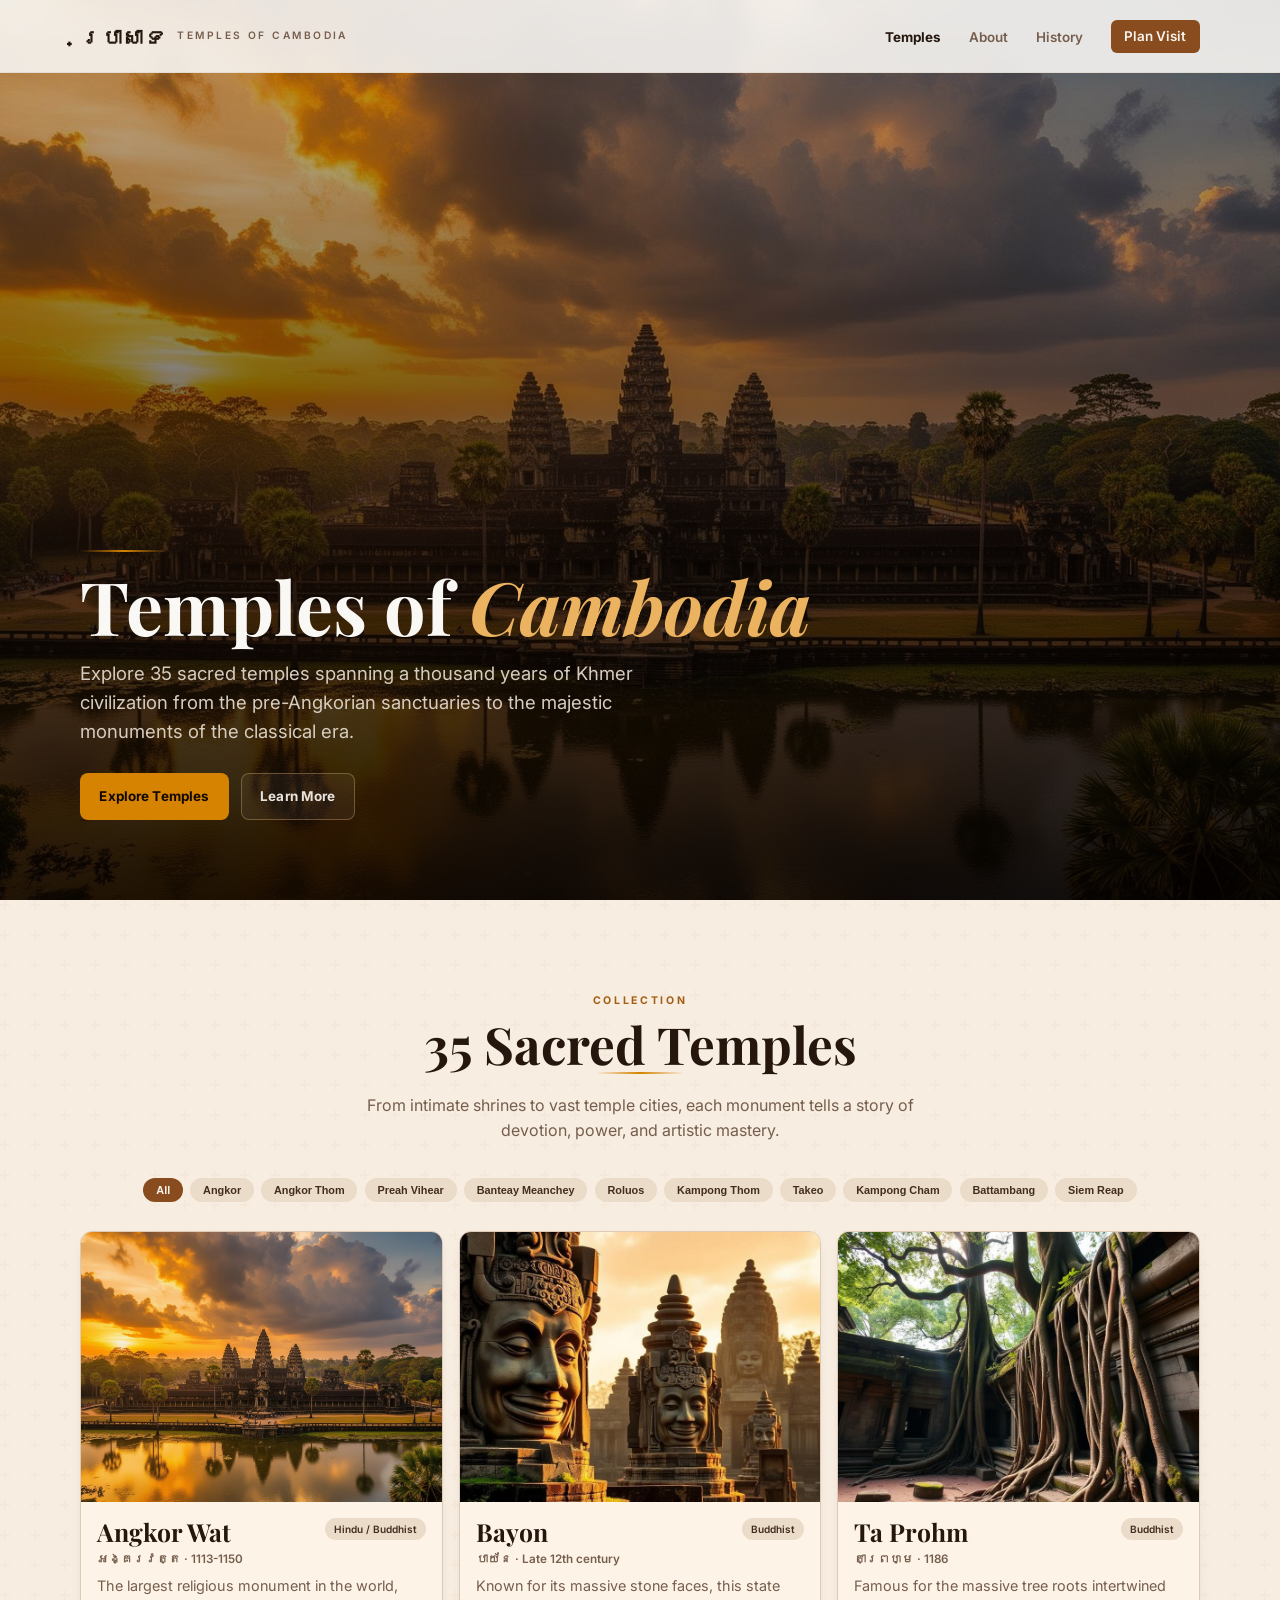
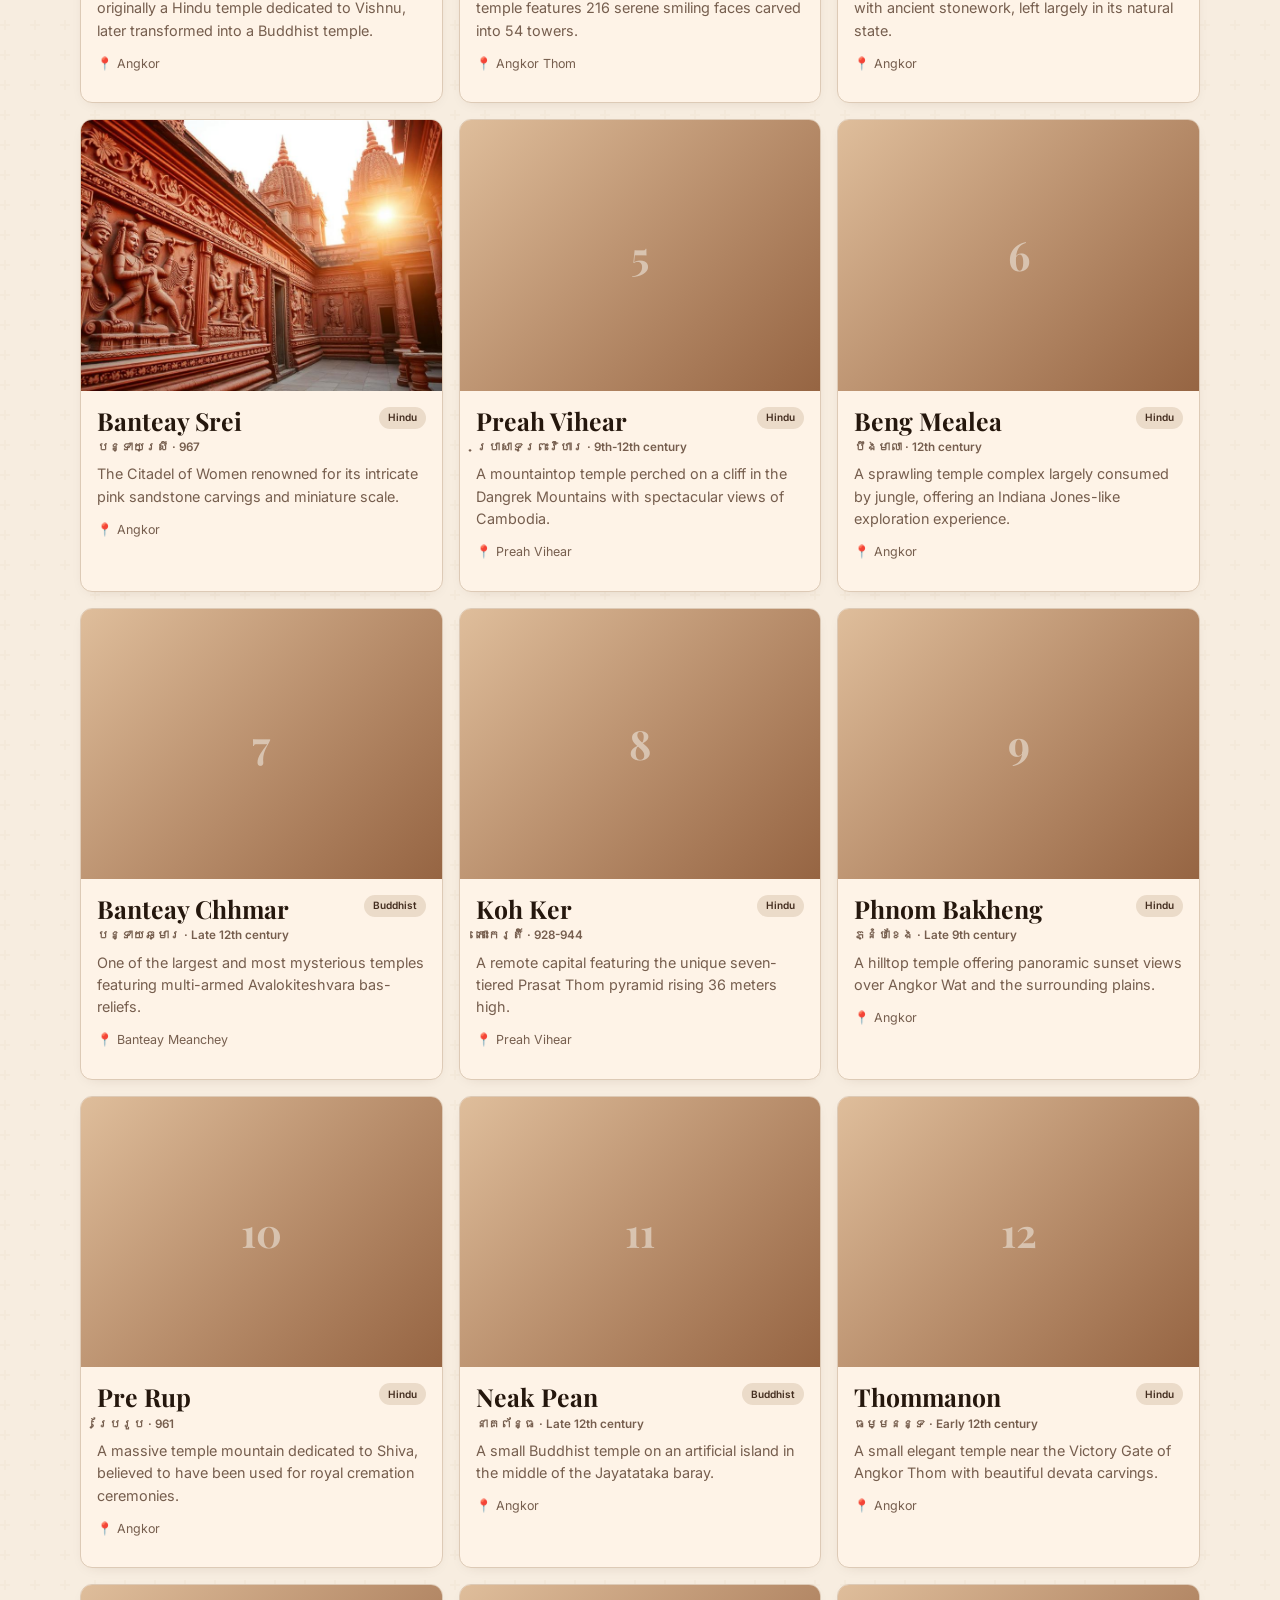
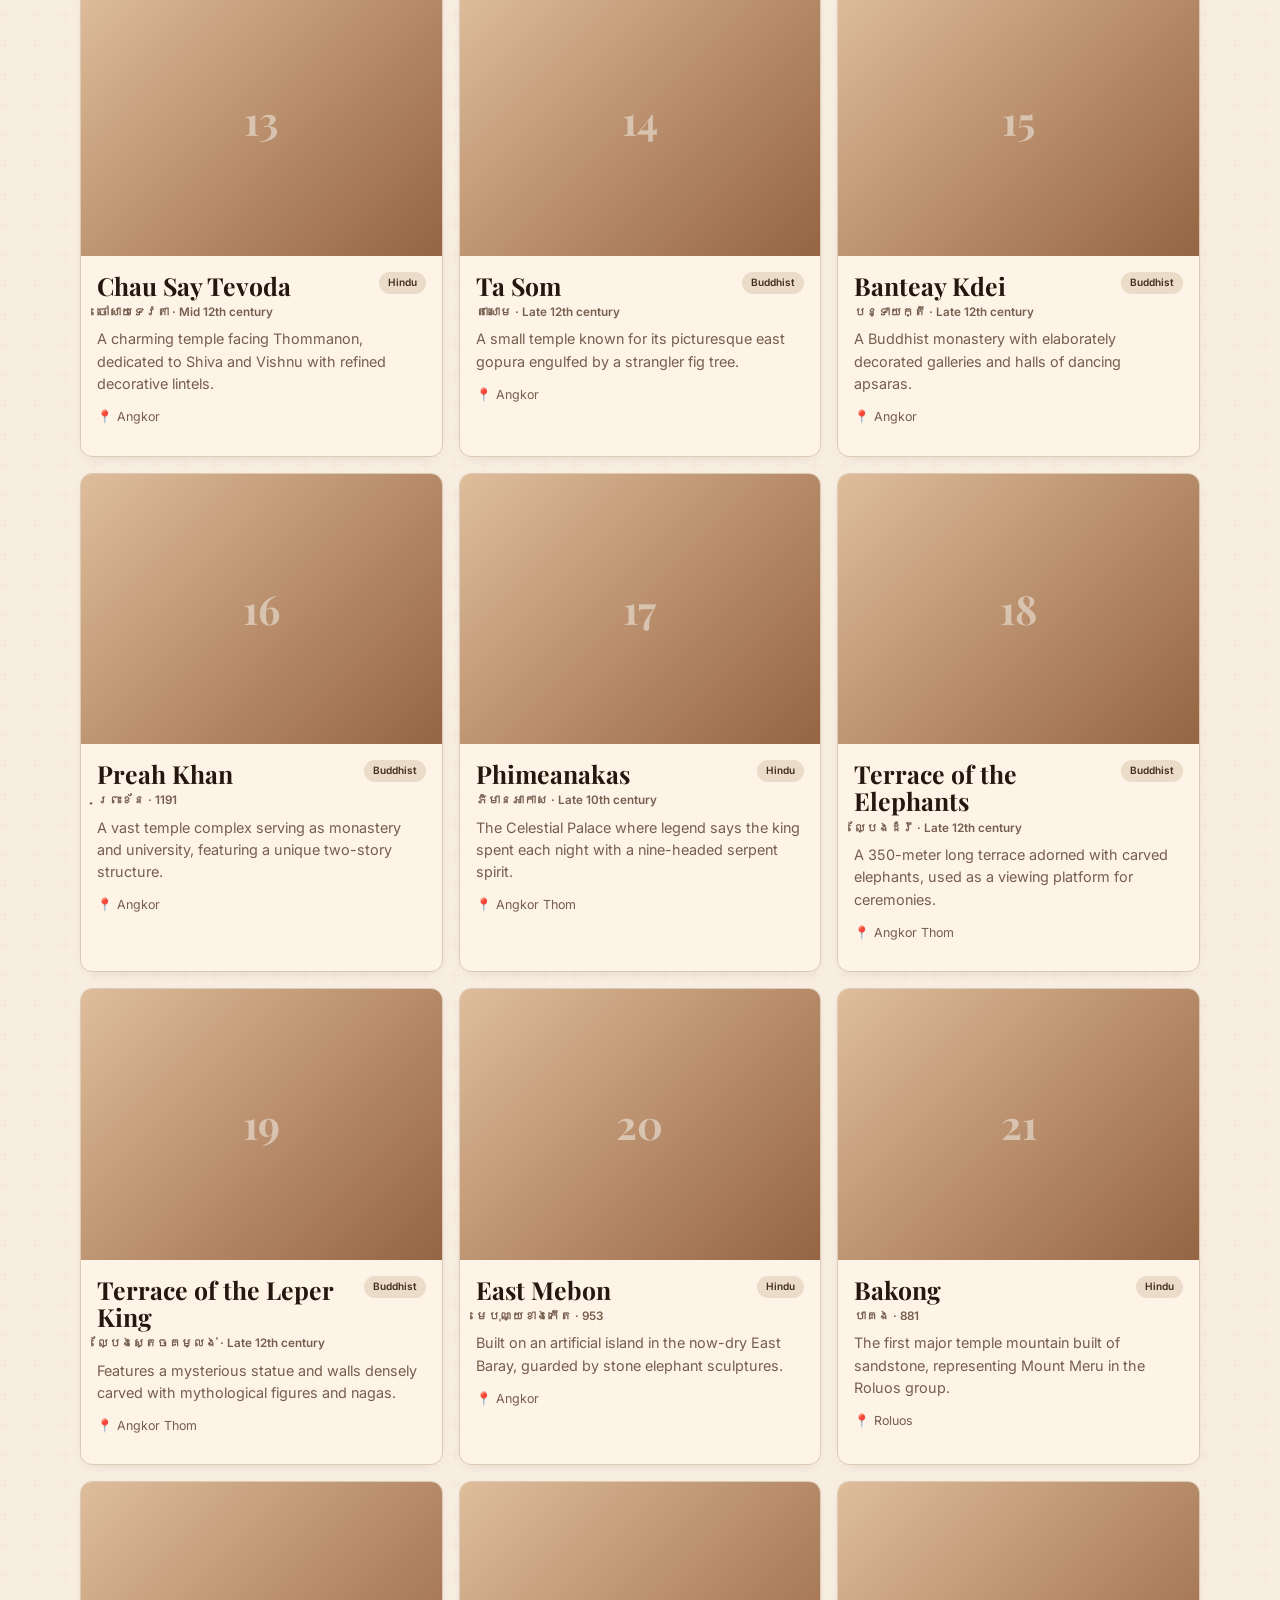
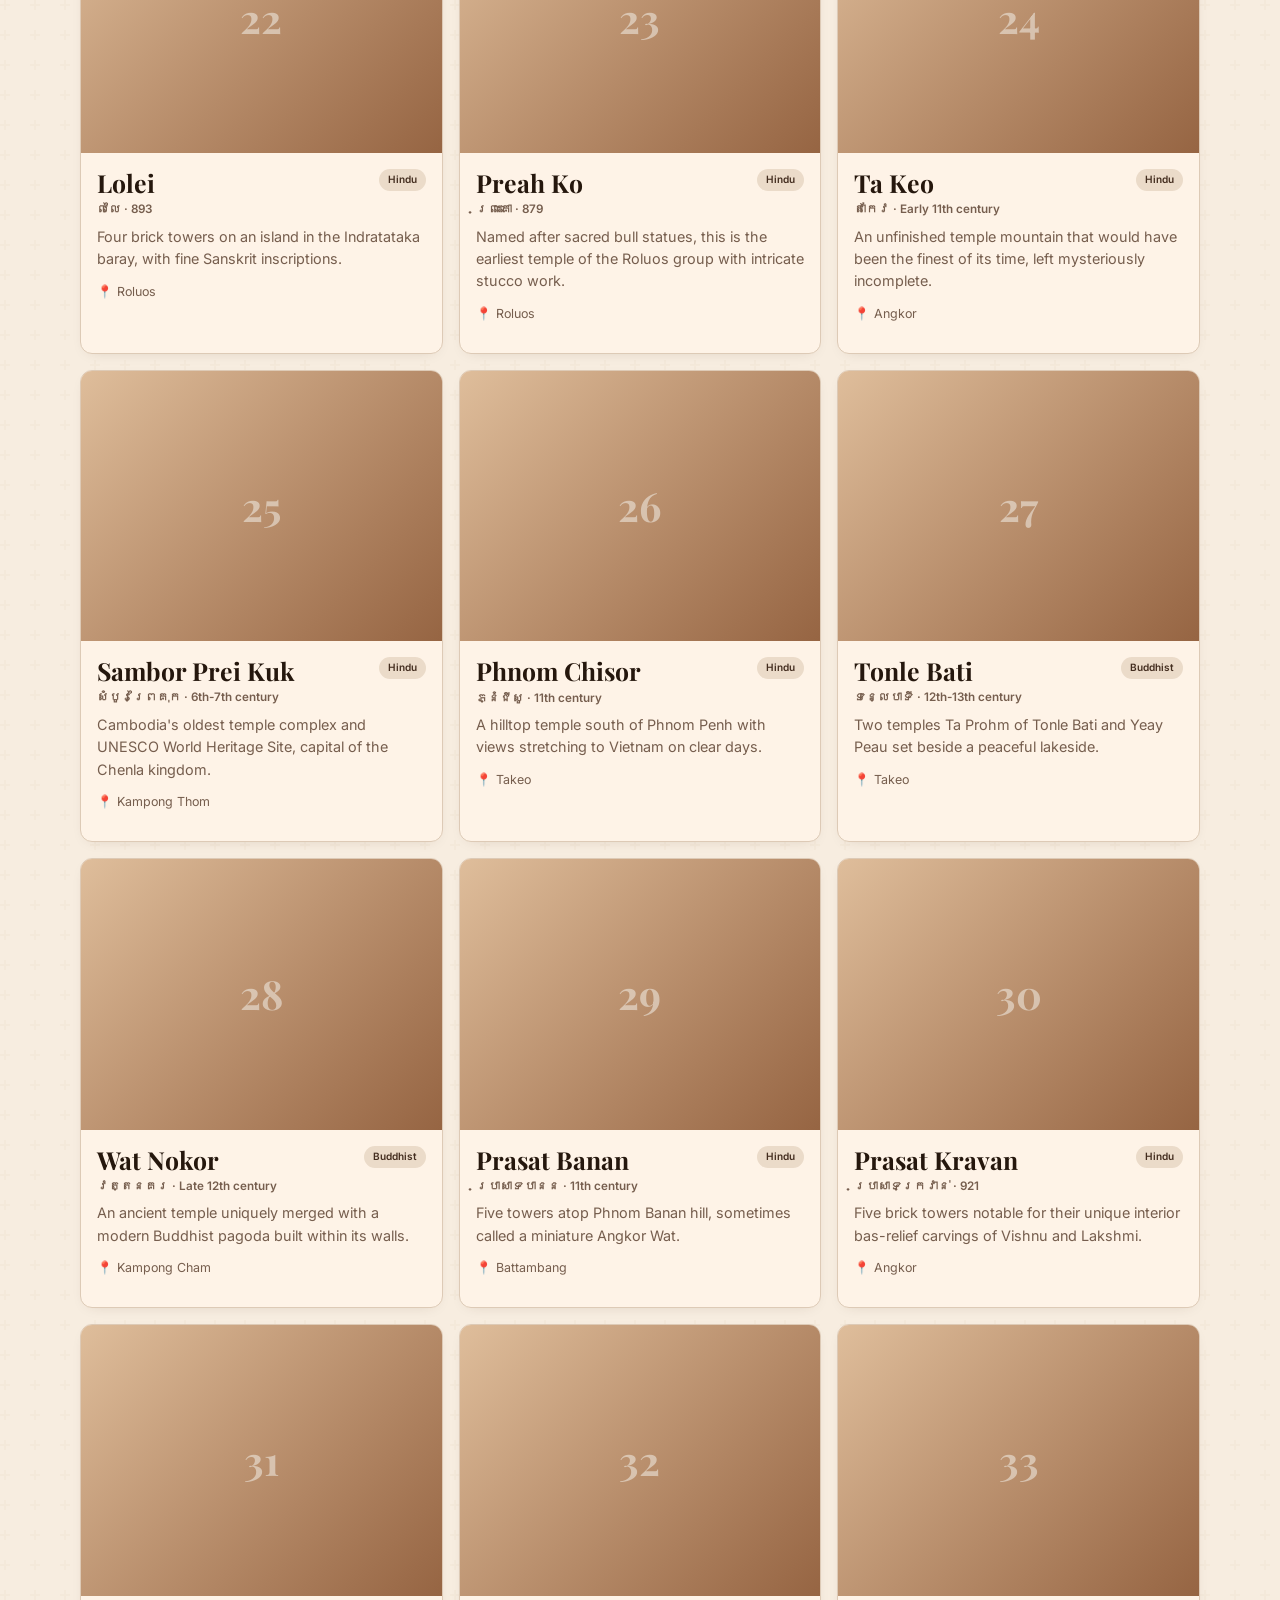
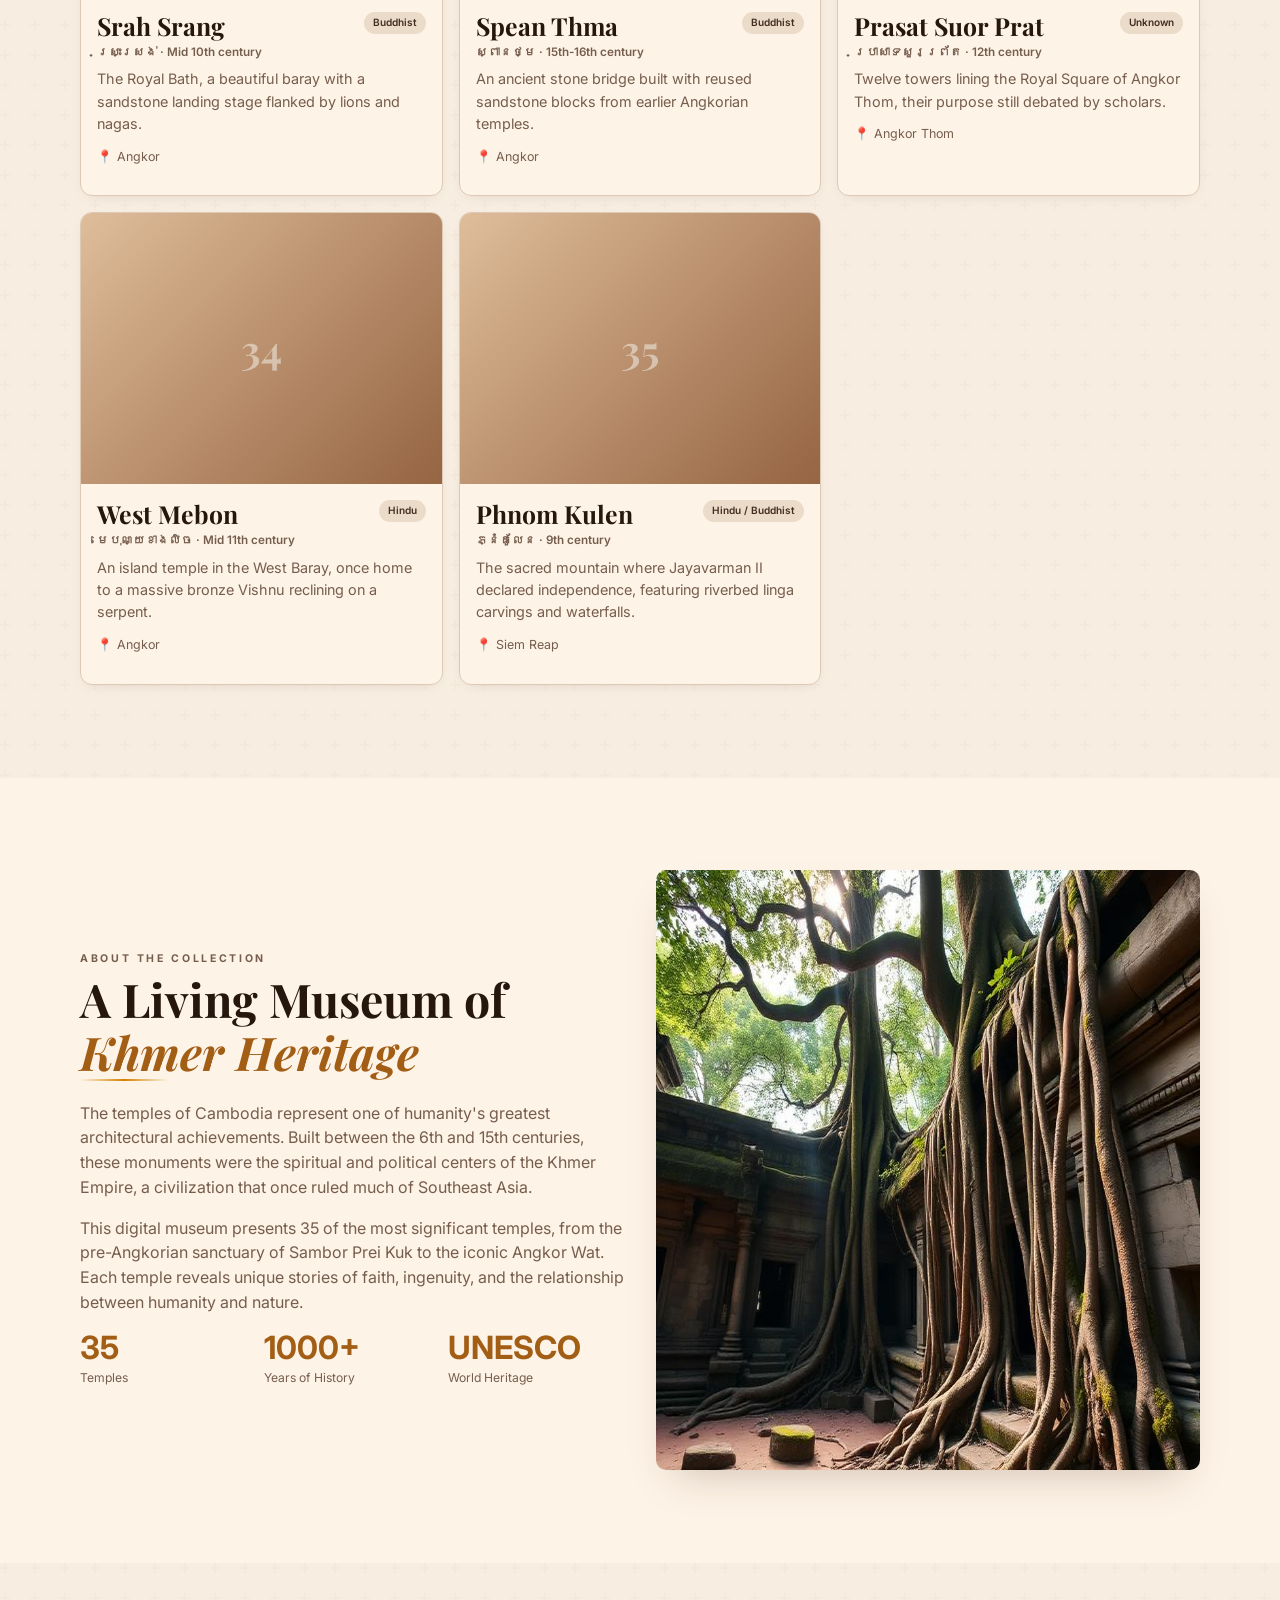
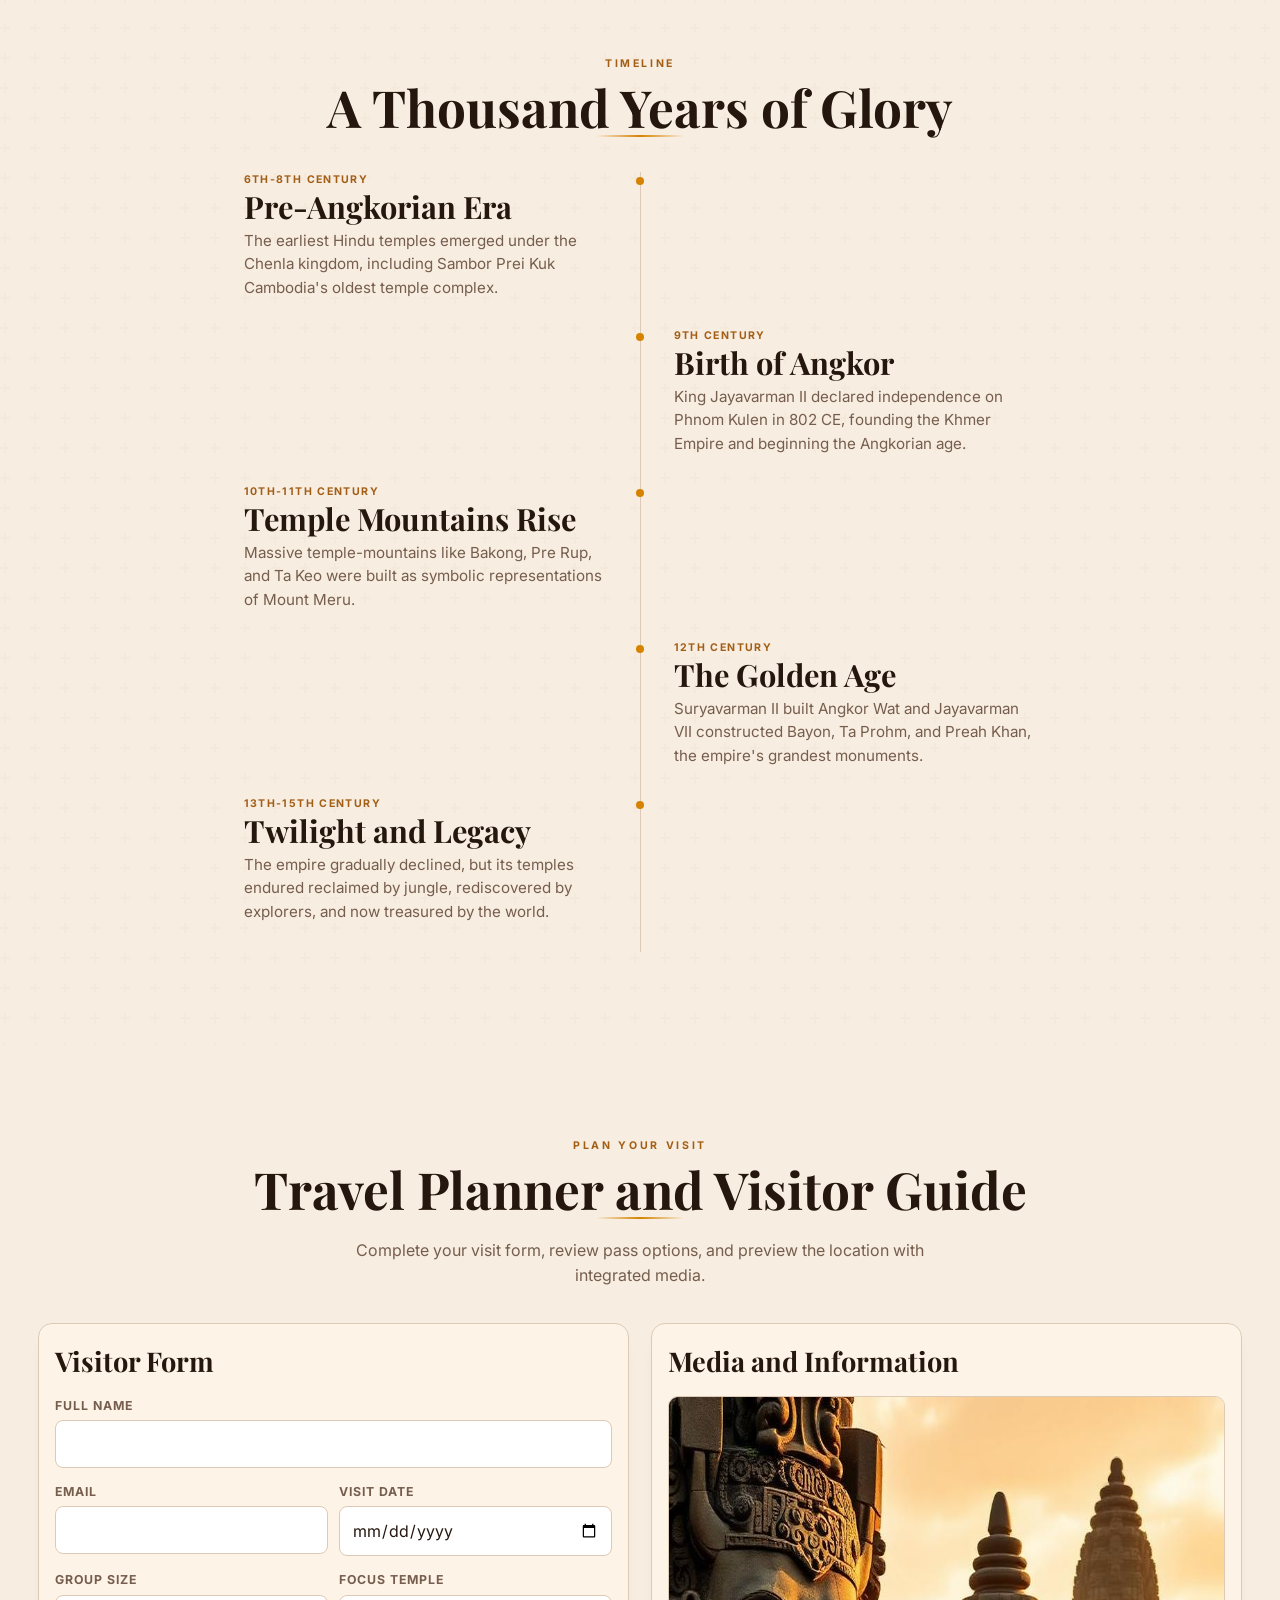
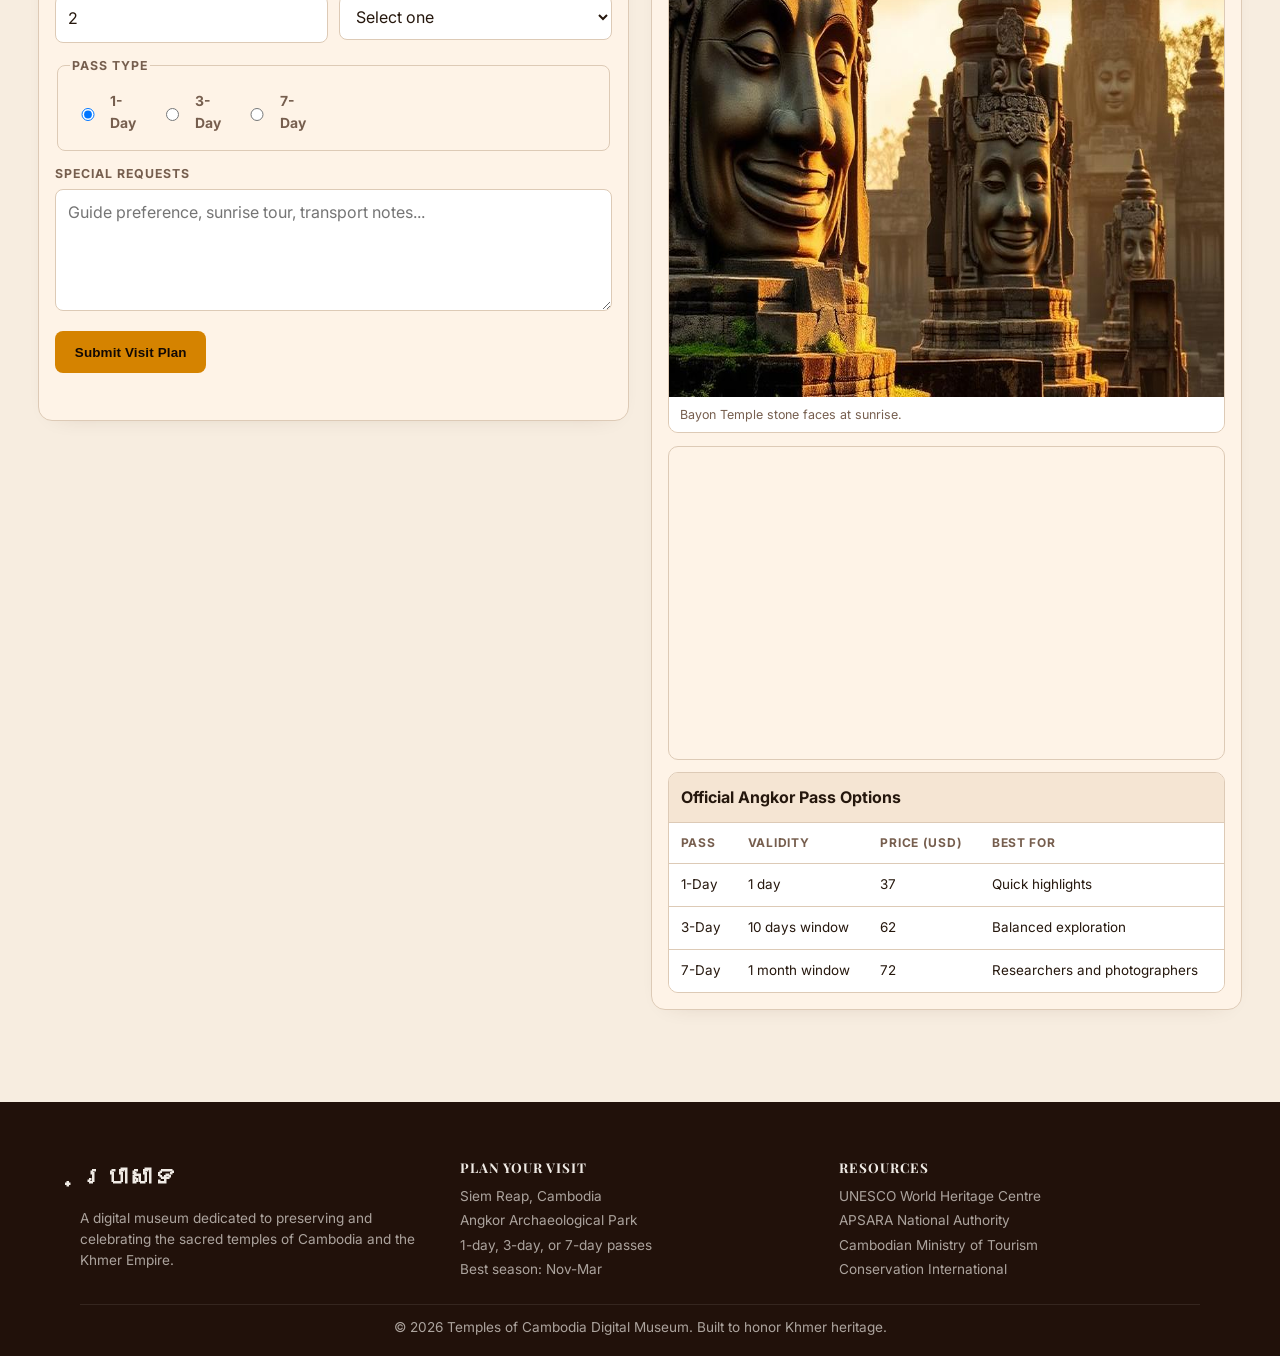
==== index.html @ 0f8ab970 "Initial commit: static Web 1 final project with README" ====
<!doctype html>
<html lang="en">
  <head>
    <meta charset="UTF-8" />
    <meta name="viewport" content="width=device-width, initial-scale=1.0" />
    <meta
      name="description"
      content="Explore 35 sacred temples spanning a thousand years of Khmer civilization."
    />
    <title>Temples of Cambodia - Digital Museum</title>
    <link rel="preconnect" href="https://fonts.googleapis.com" />
    <link rel="preconnect" href="https://fonts.gstatic.com" crossorigin />
    <link
      href="https://fonts.googleapis.com/css2?family=Playfair+Display:ital,wght@0,500;0,600;0,700;0,800;1,600&family=Inter:wght@300;400;500;600;700&display=swap"
      rel="stylesheet"
    />
    <link rel="stylesheet" href="./styles.css" />
    <script src="./script.js" defer></script>
  </head>
  <body>
    <a class="skip-link" href="#main-content">Skip to main content</a>

    <header class="site-header" id="top">
      <nav class="container nav" aria-label="Primary navigation">
        <a class="brand" href="#top" aria-label="Temples of Cambodia home">
          <span class="brand-khmer">ប្រាសាទ</span>
          <span class="brand-text">Temples of Cambodia</span>
        </a>

        <ul class="nav-links" id="desktopNav">
          <li><a class="section-link" href="#temples">Temples</a></li>
          <li><a class="section-link" href="#about">About</a></li>
          <li><a class="section-link" href="#history">History</a></li>
          <li><a class="visit-pill section-link" href="#visit">Plan Visit</a></li>
        </ul>

        <button
          id="menuToggle"
          class="menu-toggle"
          aria-expanded="false"
          aria-controls="mobileMenu"
          aria-label="Open mobile menu"
        >
          <span></span>
          <span></span>
          <span></span>
        </button>
      </nav>

      <div id="mobileMenu" class="mobile-menu" hidden>
        <a class="section-link" href="#temples">Temples</a>
        <a class="section-link" href="#about">About</a>
        <a class="section-link" href="#history">History</a>
        <a class="section-link" href="#visit">Plan Visit</a>
      </div>
    </header>

    <main id="main-content">
      <section class="hero" aria-labelledby="heroTitle">
        <img
          src="./assets/hero-temple.jpg"
          alt="Angkor Wat at golden hour"
          width="1920"
          height="1080"
          loading="eager"
          decoding="async"
        />
        <div class="hero-overlay"></div>

        <div class="container hero-content reveal">
          <div class="gold-divider"></div>
          <h1 id="heroTitle">Temples of <span>Cambodia</span></h1>
          <p>
            Explore 35 sacred temples spanning a thousand years of Khmer
            civilization from the pre-Angkorian sanctuaries to the majestic
            monuments of the classical era.
          </p>
          <div class="hero-actions">
            <a class="btn btn-primary" href="#temples">Explore Temples</a>
            <a class="btn btn-outline" href="#about">Learn More</a>
          </div>
        </div>
      </section>

      <section id="temples" class="section section-pattern" aria-labelledby="templesTitle">
        <div class="container">
          <header class="section-header reveal">
            <p class="eyebrow">Collection</p>
            <h2 id="templesTitle">35 Sacred Temples</h2>
            <div class="gold-divider center"></div>
            <p class="section-lead">
              From intimate shrines to vast temple cities, each monument tells a
              story of devotion, power, and artistic mastery.
            </p>
          </header>

          <div id="locationFilters" class="filter-bar" role="toolbar" aria-label="Filter temples by location"></div>
          <div id="templeGrid" class="temple-grid"></div>
        </div>
      </section>

      <section id="about" class="section about" aria-labelledby="aboutTitle">
        <div class="container about-grid">
          <article class="reveal">
            <p class="eyebrow">About the Collection</p>
            <h2 id="aboutTitle">A Living Museum of <span>Khmer Heritage</span></h2>
            <div class="gold-divider"></div>
            <p>
              The temples of Cambodia represent one of humanity's greatest
              architectural achievements. Built between the 6th and 15th
              centuries, these monuments were the spiritual and political
              centers of the Khmer Empire, a civilization that once ruled much
              of Southeast Asia.
            </p>
            <p>
              This digital museum presents 35 of the most significant temples,
              from the pre-Angkorian sanctuary of Sambor Prei Kuk to the iconic
              Angkor Wat. Each temple reveals unique stories of faith,
              ingenuity, and the relationship between humanity and nature.
            </p>

            <div class="stats" aria-label="Collection statistics">
              <div>
                <strong>35</strong>
                <span>Temples</span>
              </div>
              <div>
                <strong>1000+</strong>
                <span>Years of History</span>
              </div>
              <div>
                <strong>UNESCO</strong>
                <span>World Heritage</span>
              </div>
            </div>
          </article>

          <figure class="about-media reveal">
            <img
              src="./assets/temple-taprohm.jpg"
              alt="Tree roots embracing Ta Prohm temple walls"
              width="800"
              height="600"
              loading="lazy"
              decoding="async"
            />
          </figure>
        </div>
      </section>

      <section id="history" class="section section-pattern" aria-labelledby="historyTitle">
        <div class="container timeline-shell">
          <header class="section-header reveal">
            <p class="eyebrow">Timeline</p>
            <h2 id="historyTitle">A Thousand Years of Glory</h2>
            <div class="gold-divider center"></div>
          </header>

          <ol class="timeline">
            <li class="reveal">
              <p class="era">6th-8th Century</p>
              <h3>Pre-Angkorian Era</h3>
              <p>
                The earliest Hindu temples emerged under the Chenla kingdom,
                including Sambor Prei Kuk Cambodia's oldest temple complex.
              </p>
            </li>
            <li class="reveal">
              <p class="era">9th Century</p>
              <h3>Birth of Angkor</h3>
              <p>
                King Jayavarman II declared independence on Phnom Kulen in 802
                CE, founding the Khmer Empire and beginning the Angkorian age.
              </p>
            </li>
            <li class="reveal">
              <p class="era">10th-11th Century</p>
              <h3>Temple Mountains Rise</h3>
              <p>
                Massive temple-mountains like Bakong, Pre Rup, and Ta Keo were
                built as symbolic representations of Mount Meru.
              </p>
            </li>
            <li class="reveal">
              <p class="era">12th Century</p>
              <h3>The Golden Age</h3>
              <p>
                Suryavarman II built Angkor Wat and Jayavarman VII constructed
                Bayon, Ta Prohm, and Preah Khan, the empire's grandest monuments.
              </p>
            </li>
            <li class="reveal">
              <p class="era">13th-15th Century</p>
              <h3>Twilight and Legacy</h3>
              <p>
                The empire gradually declined, but its temples endured reclaimed
                by jungle, rediscovered by explorers, and now treasured by the
                world.
              </p>
            </li>
          </ol>
        </div>
      </section>

      <section id="visit" class="section visit" aria-labelledby="visitTitle">
        <div class="container">
          <header class="section-header reveal">
            <p class="eyebrow">Plan Your Visit</p>
            <h2 id="visitTitle">Travel Planner and Visitor Guide</h2>
            <div class="gold-divider center"></div>
            <p class="section-lead">
              Complete your visit form, review pass options, and preview the
              location with integrated media.
            </p>
          </header>

          <div class="visit-layout">
            <article class="card-panel reveal">
              <h3>Visitor Form</h3>
              <form id="visitForm" novalidate>
                <div class="form-row">
                  <label for="fullName">Full Name</label>
                  <input id="fullName" name="fullName" type="text" required />
                </div>

                <div class="form-row split">
                  <div>
                    <label for="email">Email</label>
                    <input id="email" name="email" type="email" required />
                  </div>
                  <div>
                    <label for="visitDate">Visit Date</label>
                    <input id="visitDate" name="visitDate" type="date" required />
                  </div>
                </div>

                <div class="form-row split">
                  <div>
                    <label for="groupSize">Group Size</label>
                    <input id="groupSize" name="groupSize" type="number" min="1" max="50" value="2" required />
                  </div>
                  <div>
                    <label for="focusTemple">Focus Temple</label>
                    <select id="focusTemple" name="focusTemple" required>
                      <option value="">Select one</option>
                      <option value="Angkor Wat">Angkor Wat</option>
                      <option value="Bayon">Bayon</option>
                      <option value="Ta Prohm">Ta Prohm</option>
                      <option value="Banteay Srei">Banteay Srei</option>
                    </select>
                  </div>
                </div>

                <fieldset class="form-row">
                  <legend>Pass Type</legend>
                  <label><input type="radio" name="passType" value="1-Day" checked /> 1-Day</label>
                  <label><input type="radio" name="passType" value="3-Day" /> 3-Day</label>
                  <label><input type="radio" name="passType" value="7-Day" /> 7-Day</label>
                </fieldset>

                <div class="form-row">
                  <label for="notes">Special Requests</label>
                  <textarea id="notes" name="notes" rows="4" placeholder="Guide preference, sunrise tour, transport notes..."></textarea>
                </div>

                <button type="submit" class="btn btn-primary">Submit Visit Plan</button>
                <p id="formMessage" class="form-message" role="status" aria-live="polite"></p>
              </form>
            </article>

            <article class="card-panel reveal">
              <h3>Media and Information</h3>
              <figure class="media-figure">
                <img
                  src="./assets/temple-bayon.jpg"
                  alt="Bayon towers and smiling stone faces"
                  width="800"
                  height="600"
                  loading="lazy"
                  decoding="async"
                />
                <figcaption>Bayon Temple stone faces at sunrise.</figcaption>
              </figure>

              <div class="map-wrap" aria-label="Map preview of Angkor Wat area">
                <iframe
                  title="Map of Angkor Wat"
                  loading="lazy"
                  src="https://www.google.com/maps?q=Angkor%20Wat&output=embed"
                ></iframe>
              </div>

              <div class="table-wrap">
                <table>
                  <caption>Official Angkor Pass Options</caption>
                  <thead>
                    <tr>
                      <th scope="col">Pass</th>
                      <th scope="col">Validity</th>
                      <th scope="col">Price (USD)</th>
                      <th scope="col">Best For</th>
                    </tr>
                  </thead>
                  <tbody>
                    <tr>
                      <td>1-Day</td>
                      <td>1 day</td>
                      <td>37</td>
                      <td>Quick highlights</td>
                    </tr>
                    <tr>
                      <td>3-Day</td>
                      <td>10 days window</td>
                      <td>62</td>
                      <td>Balanced exploration</td>
                    </tr>
                    <tr>
                      <td>7-Day</td>
                      <td>1 month window</td>
                      <td>72</td>
                      <td>Researchers and photographers</td>
                    </tr>
                  </tbody>
                </table>
              </div>
            </article>
          </div>
        </div>
      </section>
    </main>

    <footer class="site-footer">
      <div class="container footer-grid">
        <section>
          <h2>ប្រាសាទ</h2>
          <p>
            A digital museum dedicated to preserving and celebrating the sacred
            temples of Cambodia and the Khmer Empire.
          </p>
        </section>

        <section>
          <h3>Plan Your Visit</h3>
          <ul>
            <li>Siem Reap, Cambodia</li>
            <li>Angkor Archaeological Park</li>
            <li>1-day, 3-day, or 7-day passes</li>
            <li>Best season: Nov-Mar</li>
          </ul>
        </section>

        <section>
          <h3>Resources</h3>
          <ul>
            <li>UNESCO World Heritage Centre</li>
            <li>APSARA National Authority</li>
            <li>Cambodian Ministry of Tourism</li>
            <li>Conservation International</li>
          </ul>
        </section>
      </div>
      <p class="copyright">
        <span id="copyrightYear"></span> Temples of Cambodia Digital Museum.
        Built to honor Khmer heritage.
      </p>
    </footer>

    <div id="templeModal" class="modal" hidden>
      <div class="modal-backdrop" data-close-modal></div>
      <article
        class="modal-card"
        role="dialog"
        aria-modal="true"
        aria-labelledby="modalTitle"
        aria-describedby="modalDescription"
      >
        <button id="modalClose" class="modal-close" aria-label="Close temple details">
          ×
        </button>

        <div id="modalImageWrap" class="modal-image-wrap"></div>
        <div class="modal-content">
          <header>
            <div class="modal-title-row">
              <h2 id="modalTitle"></h2>
              <span id="modalReligion" class="badge"></span>
            </div>
            <p id="modalKhmer" class="modal-khmer"></p>
            <div class="gold-divider"></div>
          </header>

          <p id="modalDescription"></p>

          <dl class="modal-meta">
            <div>
              <dt>Period</dt>
              <dd id="modalPeriod"></dd>
            </div>
            <div>
              <dt>Built</dt>
              <dd id="modalYear"></dd>
            </div>
            <div>
              <dt>Location</dt>
              <dd id="modalLocation"></dd>
            </div>
          </dl>
        </div>
      </article>
    </div>
  </body>
</html>
---- styles.css ----
:root {
  --bg: oklch(0.95 0.02 75);
  --fg: oklch(0.22 0.03 55);
  --card: oklch(0.97 0.02 72);
  --line: oklch(0.85 0.035 70);
  --muted: oklch(0.5 0.04 55);
  --accent: oklch(0.55 0.12 60);
  --gold: oklch(0.68 0.16 70);
  --gold-light: oklch(0.8 0.12 75);
  --sandstone: oklch(0.82 0.06 68);
  --shadow: 0 20px 40px -18px oklch(0.3 0.05 60 / 0.25);
  --radius: 14px;
}

* {
  box-sizing: border-box;
}

html {
  scroll-behavior: smooth;
  scroll-padding-top: 92px;
}

body {
  margin: 0;
  font-family: Inter, system-ui, sans-serif;
  color: var(--fg);
  background: var(--bg);
  line-height: 1.55;
  overflow-y: auto;
}

a {
  color: inherit;
  text-decoration: none;
}

img {
  max-width: 100%;
  display: block;
}

h1,
h2,
h3,
h4,
.brand-khmer,
.site-footer h2 {
  font-family: "Playfair Display", Georgia, serif;
}

.skip-link {
  position: absolute;
  left: 8px;
  top: -100px;
  z-index: 2000;
  background: #111;
  color: #fff;
  padding: 8px 12px;
  border-radius: 8px;
}

.skip-link:focus-visible {
  top: 8px;
}

.container {
  width: min(1120px, 92vw);
  margin-inline: auto;
}

.section {
  padding: 5.8rem 0;
  scroll-margin-top: 90px;
}

.section-pattern {
  background-image: url("data:image/svg+xml,%3Csvg width='60' height='60' viewBox='0 0 60 60' xmlns='http://www.w3.org/2000/svg'%3E%3Cg fill='none' fill-rule='evenodd'%3E%3Cg fill='%23c4a265' fill-opacity='0.05'%3E%3Cpath d='M36 34v-4h-2v4h-4v2h4v4h2v-4h4v-2h-4zm0-30V0h-2v4h-4v2h4v4h2V6h4V4h-4zM6 34v-4H4v4H0v2h4v4h2v-4h4v-2H6zM6 4V0H4v4H0v2h4v4h2V6h4V4H6z'/%3E%3C/g%3E%3C/g%3E%3C/svg%3E");
}

.site-header {
  position: fixed;
  top: 0;
  right: 0;
  left: 0;
  z-index: 1000;
  background: oklch(0.97 0.005 80 / 0.91);
  backdrop-filter: blur(12px);
  border-bottom: 1px solid oklch(0.88 0.02 75 / 0.6);
  transition: background-color 0.25s ease, box-shadow 0.25s ease;
}

.site-header.scrolled {
  background: oklch(0.97 0.005 80 / 0.96);
  box-shadow: 0 8px 22px oklch(0.3 0.05 60 / 0.12);
}

.nav {
  display: flex;
  align-items: center;
  justify-content: space-between;
  min-height: 72px;
  gap: 1rem;
}

.brand {
  display: inline-flex;
  align-items: center;
  gap: 0.75rem;
}

.brand-khmer {
  font-size: 1.3rem;
  font-weight: 700;
  letter-spacing: 0.02em;
}

.brand-text {
  text-transform: uppercase;
  letter-spacing: 0.24em;
  font-size: 0.64rem;
  color: var(--muted);
  font-weight: 600;
}

.nav-links {
  display: flex;
  list-style: none;
  gap: 1.75rem;
  padding: 0;
  margin: 0;
  align-items: center;
}

.nav-links a {
  color: var(--muted);
  font-size: 0.84rem;
  font-weight: 600;
  transition: color 0.2s ease;
}

.nav-links a:hover,
.nav-links a:focus-visible {
  color: var(--fg);
}

.nav-links a.section-link.is-current {
  color: var(--fg);
  font-weight: 700;
}

.nav-links a.active {
  color: var(--fg);
  font-weight: 700;
}

.visit-pill {
  background: oklch(0.48 0.1 55);
  color: oklch(0.97 0.01 75) !important;
  padding: 0.52rem 0.86rem;
  border-radius: 6px;
}

.visit-pill:hover,
.visit-pill:focus-visible {
  background: oklch(0.44 0.1 55);
}

.visit-pill.active {
  color: oklch(0.97 0.01 75) !important;
  box-shadow: inset 0 0 0 1px oklch(1 0 0 / 0.25);
}

.menu-toggle {
  display: none;
  border: 1px solid transparent;
  background: transparent;
  width: 44px;
  height: 44px;
  border-radius: 8px;
  align-items: center;
  justify-content: center;
  flex-direction: column;
  gap: 4px;
  cursor: pointer;
}

.menu-toggle span {
  display: block;
  width: 20px;
  height: 2px;
  background: var(--fg);
}

.mobile-menu {
  display: none;
  border-top: 1px solid var(--line);
  background: oklch(0.97 0.005 80 / 0.98);
  padding: 0.5rem 1rem 1rem;
}

.mobile-menu a {
  display: block;
  color: var(--muted);
  font-size: 0.9rem;
  font-weight: 600;
  padding: 0.65rem;
  border-radius: 8px;
}

.mobile-menu a:hover,
.mobile-menu a:focus-visible {
  background: oklch(1 0 0 / 0.55);
  color: var(--fg);
}

.mobile-menu a.section-link.is-current {
  color: var(--fg);
  background: oklch(1 0 0 / 0.45);
}

.mobile-menu a.active {
  color: var(--fg);
  background: oklch(1 0 0 / 0.45);
}

.hero {
  position: relative;
  min-height: 100vh;
  display: flex;
  align-items: flex-end;
  overflow: hidden;
}

.hero > img {
  position: absolute;
  inset: 0;
  width: 100%;
  height: 100%;
  object-fit: cover;
}

.hero-overlay {
  position: absolute;
  inset: 0;
  background: linear-gradient(
    to bottom,
    oklch(0.15 0.02 50 / 0.2) 0%,
    oklch(0.1 0.02 50 / 0.58) 55%,
    oklch(0.08 0.02 50 / 0.88) 100%
  );
}

.hero-content {
  position: relative;
  z-index: 1;
  padding-bottom: clamp(2.5rem, 8vw, 5rem);
}

.gold-divider {
  width: 88px;
  height: 2px;
  margin-bottom: 1.2rem;
  background: linear-gradient(90deg, transparent, var(--gold), transparent);
}

.gold-divider.center {
  margin-inline: auto;
}

.hero h1 {
  margin: 0;
  max-width: 18ch;
  color: oklch(0.98 0.005 80);
  font-weight: 700;
  font-size: clamp(2.3rem, 6.5vw, 4.6rem);
  line-height: 0.95;
}

.hero h1 span {
  color: var(--gold-light);
  font-style: italic;
}

.hero p {
  margin: 1.15rem 0 0;
  color: oklch(0.85 0.02 75);
  max-width: 52ch;
  font-size: clamp(0.98rem, 1.8vw, 1.16rem);
}

.hero-actions {
  margin-top: 1.7rem;
  display: flex;
  gap: 0.75rem;
  flex-wrap: wrap;
}

.sub-hero {
  position: relative;
  min-height: 52vh;
  display: grid;
  align-items: end;
  padding: 7rem 0 2.2rem;
  background-position: center;
  background-size: cover;
}

.sub-hero-overlay {
  position: absolute;
  inset: 0;
  background: linear-gradient(
    to bottom,
    oklch(0.15 0.02 50 / 0.3) 0%,
    oklch(0.1 0.02 50 / 0.7) 100%
  );
}

.sub-hero-content {
  position: relative;
  z-index: 1;
  color: oklch(0.98 0.005 80);
}

.sub-hero-content h1 {
  margin: 0.35rem 0 0;
  font-size: clamp(2rem, 5vw, 3.6rem);
  line-height: 1.05;
}

.sub-hero-content p {
  margin: 0.8rem 0 0;
  max-width: 64ch;
  color: oklch(0.88 0.02 75);
}

.temples-hero {
  background-image: url("./assets/hero-temple.jpg");
}

.about-hero {
  background-image: url("./assets/temple-taprohm.jpg");
}

.history-hero {
  background-image: url("./assets/temple-bayon.jpg");
}

.visit-hero {
  background-image: url("./assets/temple-banteaysrei.jpg");
}

.btn {
  border: 1px solid transparent;
  border-radius: 8px;
  padding: 0.76rem 1.15rem;
  font-size: 0.84rem;
  font-weight: 700;
  letter-spacing: 0.01em;
  transition: all 0.2s ease;
  cursor: pointer;
}

.btn-primary {
  background: var(--gold);
  color: oklch(0.15 0.02 50);
}

.btn-primary:hover,
.btn-primary:focus-visible {
  background: var(--gold-light);
}

.btn-outline {
  border-color: oklch(0.7 0.08 75 / 0.45);
  background: oklch(1 0 0 / 0.05);
  color: oklch(0.92 0.01 75);
}

.btn-outline:hover,
.btn-outline:focus-visible {
  background: oklch(1 0 0 / 0.12);
}

.section-header {
  text-align: center;
  margin-bottom: 2.2rem;
}

.eyebrow {
  margin: 0;
  text-transform: uppercase;
  letter-spacing: 0.25em;
  font-size: 0.66rem;
  color: var(--accent);
  font-weight: 700;
}

.section-header h2 {
  margin: 0.4rem 0 0;
  font-size: clamp(2rem, 4.5vw, 3.2rem);
  line-height: 1.1;
}

.section-lead {
  max-width: 62ch;
  margin: 1rem auto 0;
  color: var(--muted);
}

.filter-bar {
  display: flex;
  justify-content: center;
  flex-wrap: wrap;
  gap: 0.45rem;
  margin-bottom: 1.8rem;
}

.filter-chip {
  border: 1px solid transparent;
  border-radius: 999px;
  background: oklch(0.9 0.03 70);
  color: oklch(0.32 0.04 55);
  padding: 0.32rem 0.74rem;
  font-size: 0.68rem;
  font-weight: 600;
  cursor: pointer;
  transition: all 0.2s ease;
}

.filter-chip:hover,
.filter-chip:focus-visible {
  background: oklch(0.82 0.06 68);
}

.filter-chip.active {
  background: oklch(0.48 0.1 55);
  color: oklch(0.97 0.01 75);
}

.temple-grid {
  display: grid;
  grid-template-columns: repeat(3, minmax(0, 1fr));
  gap: 1rem;
}

.temple-card {
  border-radius: 12px;
  border: 1px solid var(--line);
  background: var(--card);
  box-shadow: 0 4px 16px -10px oklch(0.3 0.05 60 / 0.28);
  overflow: hidden;
  cursor: pointer;
  transition: transform 0.35s ease, box-shadow 0.35s ease;
}

.temple-card:hover,
.temple-card:focus-within {
  transform: translateY(-7px);
  box-shadow: var(--shadow);
}

.temple-image {
  aspect-ratio: 4 / 3;
  background: linear-gradient(135deg, var(--sandstone), oklch(0.55 0.08 55));
  overflow: hidden;
}

.temple-image img {
  width: 100%;
  height: 100%;
  object-fit: cover;
  transition: transform 0.8s ease;
}

.temple-card:hover .temple-image img {
  transform: scale(1.08);
}

.temple-fallback {
  width: 100%;
  height: 100%;
  display: grid;
  place-items: center;
  color: oklch(0.95 0.01 75 / 0.55);
  font-size: 2.5rem;
  font-family: "Playfair Display", Georgia, serif;
  font-weight: 700;
}

.temple-body {
  padding: 1rem 1rem 1.05rem;
}

.temple-head {
  display: flex;
  justify-content: space-between;
  gap: 0.6rem;
  margin-bottom: 0.25rem;
}

.temple-head h3 {
  margin: 0;
  font-size: 1.55rem;
  line-height: 1.1;
}

.badge {
  align-self: flex-start;
  border-radius: 999px;
  background: oklch(0.9 0.03 70);
  color: oklch(0.32 0.04 55);
  font-size: 0.63rem;
  font-weight: 600;
  padding: 0.2rem 0.56rem;
}

.temple-sub {
  margin: 0 0 0.46rem;
  color: var(--muted);
  font-size: 0.73rem;
  font-weight: 600;
}

.temple-desc {
  margin: 0;
  color: var(--muted);
  font-size: 0.9rem;
  display: -webkit-box;
  -webkit-line-clamp: 3;
  -webkit-box-orient: vertical;
  overflow: hidden;
}

.temple-loc {
  margin-top: 0.72rem;
  color: var(--muted);
  font-size: 0.78rem;
}

.about {
  background: var(--card);
}

.about-grid {
  display: grid;
  grid-template-columns: 1fr 1fr;
  gap: 2rem;
  align-items: center;
}

.about h2 {
  margin: 0.3rem 0 0;
  line-height: 1.15;
  font-size: clamp(2rem, 4.1vw, 2.9rem);
}

.about h2 span {
  color: var(--accent);
  font-style: italic;
}

.about p {
  color: var(--muted);
}

.stats {
  margin-top: 1.1rem;
  display: grid;
  grid-template-columns: repeat(3, 1fr);
  gap: 0.5rem;
}

.stats strong {
  display: block;
  color: var(--accent);
  font-size: 2rem;
  line-height: 1;
}

.stats span {
  color: var(--muted);
  font-size: 0.76rem;
}

.about-media {
  margin: 0;
  position: relative;
}

.about-media img {
  border-radius: 10px;
  box-shadow: var(--shadow);
}

.timeline-shell {
  max-width: 860px;
}

.timeline {
  list-style: none;
  margin: 0;
  padding: 0;
  position: relative;
}

.timeline::before {
  content: "";
  position: absolute;
  top: 0;
  bottom: 0;
  left: 50%;
  width: 1px;
  background: var(--line);
}

.timeline li {
  width: 50%;
  padding: 0 2.1rem 1.8rem;
  position: relative;
}

.timeline li:nth-child(odd) {
  margin-right: auto;
}

.timeline li:nth-child(even) {
  margin-left: auto;
}

.timeline li::before {
  content: "";
  width: 8px;
  height: 8px;
  border-radius: 50%;
  background: var(--gold);
  position: absolute;
  top: 0.3rem;
}

.timeline li:nth-child(odd)::before {
  right: -4px;
}

.timeline li:nth-child(even)::before {
  left: -4px;
}

.timeline h3 {
  margin: 0.1rem 0 0.3rem;
  font-size: 1.92rem;
  line-height: 1.1;
}

.timeline p {
  margin: 0;
  color: var(--muted);
  font-size: 0.95rem;
}

.timeline .era {
  text-transform: uppercase;
  letter-spacing: 0.13em;
  font-size: 0.66rem;
  color: var(--accent);
  font-weight: 700;
}

.visit {
  background: oklch(0.95 0.02 75);
}

.visit .container {
  width: min(1220px, 94vw);
}

.visit-layout {
  display: grid;
  grid-template-columns: repeat(auto-fit, minmax(min(360px, 100%), 1fr));
  gap: clamp(0.95rem, 2vw, 1.4rem);
  align-items: start;
}

.visit-layout > .card-panel:last-child {
  position: sticky;
  top: 96px;
}

.card-panel {
  border: 1px solid var(--line);
  border-radius: var(--radius);
  background: var(--card);
  padding: 1rem;
  box-shadow: 0 8px 24px -20px oklch(0.3 0.05 60 / 0.3);
  transition: transform 0.22s ease, box-shadow 0.22s ease, border-color 0.22s ease;
}

.card-panel:hover {
  transform: translateY(-2px);
  border-color: oklch(0.8 0.04 65);
  box-shadow: 0 16px 30px -22px oklch(0.3 0.05 60 / 0.38);
}

.card-panel h3 {
  margin: 0 0 0.85rem;
  font-size: 1.7rem;
}

.form-row {
  margin-bottom: 0.85rem;
}

.form-row label,
.form-row legend {
  display: block;
  margin-bottom: 0.35rem;
  font-size: 0.77rem;
  font-weight: 700;
  text-transform: uppercase;
  letter-spacing: 0.08em;
  color: var(--muted);
}

.form-row input,
.form-row select,
.form-row textarea {
  width: 100%;
  border: 1px solid var(--line);
  border-radius: 8px;
  padding: 0.66rem 0.75rem;
  font: inherit;
  color: var(--fg);
  background: #fff;
  transition: border-color 0.2s ease, box-shadow 0.2s ease, background-color 0.2s ease;
}

.form-row input:hover,
.form-row select:hover,
.form-row textarea:hover {
  border-color: oklch(0.78 0.05 68);
}

.form-row input:focus,
.form-row select:focus,
.form-row textarea:focus {
  outline: 2px solid oklch(0.55 0.12 60 / 0.2);
  border-color: var(--accent);
}

.form-row.split {
  display: grid;
  grid-template-columns: 1fr 1fr;
  gap: 0.7rem;
}

fieldset.form-row {
  border: 1px solid var(--line);
  border-radius: 8px;
  padding: 0.65rem 0.75rem;
}

fieldset.form-row label {
  margin: 0 0.8rem 0.3rem 0;
  display: inline-flex;
  gap: 0.35rem;
  align-items: center;
  text-transform: none;
  letter-spacing: 0;
  font-size: 0.87rem;
}

.form-message {
  margin: 0.55rem 0 0;
  min-height: 1.4rem;
  color: oklch(0.42 0.15 145);
  font-size: 0.85rem;
  font-weight: 600;
}

.media-figure {
  margin: 0;
  border-radius: 10px;
  overflow: hidden;
  border: 1px solid var(--line);
}

.media-figure figcaption {
  padding: 0.5rem 0.7rem;
  font-size: 0.78rem;
  color: var(--muted);
  background: #fff;
}

.map-wrap {
  margin-top: 0.8rem;
  border-radius: 10px;
  overflow: hidden;
  border: 1px solid var(--line);
}

.map-wrap iframe {
  width: 100%;
  display: block;
  aspect-ratio: 16 / 9;
  min-height: 220px;
  border: 0;
}

.table-wrap {
  margin-top: 0.8rem;
  overflow-x: auto;
  border: 1px solid var(--line);
  border-radius: 10px;
}

table {
  width: 100%;
  border-collapse: collapse;
  background: #fff;
}

caption {
  text-align: left;
  padding: 0.75rem;
  font-weight: 700;
  color: var(--fg);
  background: oklch(0.93 0.03 72);
}

th,
td {
  padding: 0.66rem 0.72rem;
  font-size: 0.84rem;
  text-align: left;
  border-top: 1px solid var(--line);
}

th {
  font-size: 0.75rem;
  text-transform: uppercase;
  letter-spacing: 0.06em;
  color: var(--muted);
}

tbody tr:hover {
  background: oklch(0.93 0.03 72 / 0.45);
}

.site-footer {
  background: oklch(0.2 0.03 45);
  color: oklch(0.94 0.01 75);
  padding: 3.4rem 0 1.1rem;
}

.footer-grid {
  display: grid;
  grid-template-columns: repeat(3, minmax(0, 1fr));
  gap: 1.2rem;
  border-bottom: 1px solid oklch(0.9 0.01 75 / 0.1);
  padding-bottom: 1.2rem;
}

.site-footer h2,
.site-footer h3 {
  margin: 0 0 0.52rem;
}

.site-footer h3 {
  text-transform: uppercase;
  letter-spacing: 0.07em;
  font-size: 0.84rem;
}

.site-footer p,
.site-footer li {
  color: oklch(0.9 0.01 75 / 0.72);
  font-size: 0.85rem;
}

.site-footer ul {
  margin: 0;
  padding: 0;
  list-style: none;
  display: grid;
  gap: 0.2rem;
}

.copyright {
  margin: 0;
  text-align: center;
  color: oklch(0.9 0.01 75 / 0.45);
  font-size: 0.74rem;
  padding-top: 0.8rem;
}

.modal {
  position: fixed;
  inset: 0;
  z-index: 1200;
  display: grid;
  place-items: center;
  padding: 1rem;
}

.modal[hidden] {
  display: none;
}

.modal-backdrop {
  position: absolute;
  inset: 0;
  background: oklch(0.1 0.02 50 / 0.72);
  backdrop-filter: blur(6px);
}

.modal-card {
  position: relative;
  width: min(760px, 100%);
  max-height: 88vh;
  overflow: auto;
  border-radius: 12px;
  background: var(--card);
  border: 1px solid var(--line);
  box-shadow: 0 18px 46px -16px oklch(0.1 0.02 50 / 0.5);
}

.modal-close {
  position: absolute;
  right: 0.5rem;
  top: 0.5rem;
  width: 32px;
  height: 32px;
  border: 0;
  border-radius: 999px;
  background: oklch(1 0 0 / 0.8);
  color: var(--fg);
  font-size: 1.4rem;
  line-height: 1;
  cursor: pointer;
}

.modal-image-wrap {
  aspect-ratio: 16 / 9;
  background: linear-gradient(135deg, var(--sandstone), oklch(0.55 0.08 55));
}

.modal-image-wrap img {
  width: 100%;
  height: 100%;
  object-fit: cover;
}

.modal-content {
  padding: 1rem;
}

.modal-title-row {
  display: flex;
  justify-content: space-between;
  gap: 0.4rem;
}

.modal-title-row h2 {
  margin: 0;
  font-size: 2rem;
}

.modal-khmer {
  margin: 0.1rem 0 0.5rem;
  color: var(--muted);
  font-size: 0.84rem;
}

.modal-content > p {
  margin: 0.75rem 0;
  color: var(--fg);
}

.modal-meta {
  margin: 0;
  padding: 0.75rem;
  border-radius: 8px;
  background: oklch(0.92 0.03 72 / 0.75);
  display: grid;
  grid-template-columns: repeat(3, minmax(0, 1fr));
  gap: 0.5rem;
}

.modal-meta dt {
  font-size: 0.68rem;
  color: var(--muted);
  text-transform: uppercase;
  letter-spacing: 0.08em;
}

.modal-meta dd {
  margin: 0.15rem 0 0;
  font-size: 0.84rem;
  font-weight: 700;
}

.reveal {
  opacity: 0;
  transform: translateY(16px);
  transition: opacity 0.55s ease, transform 0.55s ease;
}

.reveal.in-view {
  opacity: 1;
  transform: translateY(0);
}

body.modal-open {
  overflow: hidden;
}

@media (max-width: 1080px) {
  .temple-grid {
    grid-template-columns: repeat(2, minmax(0, 1fr));
  }

  .about-grid,
  .visit-layout {
    grid-template-columns: 1fr;
  }

  .visit-layout > .card-panel:last-child {
    position: static;
  }

  .timeline::before {
    left: 1rem;
  }

  .timeline li {
    width: 100%;
    margin: 0 !important;
    padding: 0 0 1.45rem 2.4rem;
  }

  .timeline li::before {
    left: 0.75rem !important;
    right: auto !important;
  }
}

@media (max-width: 860px) {
  .nav-links {
    display: none;
  }

  .menu-toggle {
    display: inline-flex;
  }

  .mobile-menu.is-open {
    display: block;
  }

  .hero {
    min-height: 82vh;
  }

  .sub-hero {
    min-height: 42vh;
  }

  .hero-content {
    padding-bottom: 2.1rem;
  }

  .footer-grid {
    grid-template-columns: 1fr;
  }
}

@media (max-width: 680px) {
  .section {
    padding: 4.5rem 0;
  }

  .brand-text {
    display: none;
  }

  .temple-grid {
    grid-template-columns: 1fr;
  }

  .timeline h3,
  .temple-head h3,
  .modal-title-row h2,
  .card-panel h3 {
    font-size: 1.65rem;
  }

  .stats {
    grid-template-columns: 1fr;
    gap: 0.75rem;
  }

  .form-row.split,
  .modal-meta {
    grid-template-columns: 1fr;
  }
}

@media (prefers-reduced-motion: reduce) {
  *,
  *::before,
  *::after {
    animation-duration: 0.001s !important;
    transition-duration: 0.001s !important;
    scroll-behavior: auto !important;
  }
}
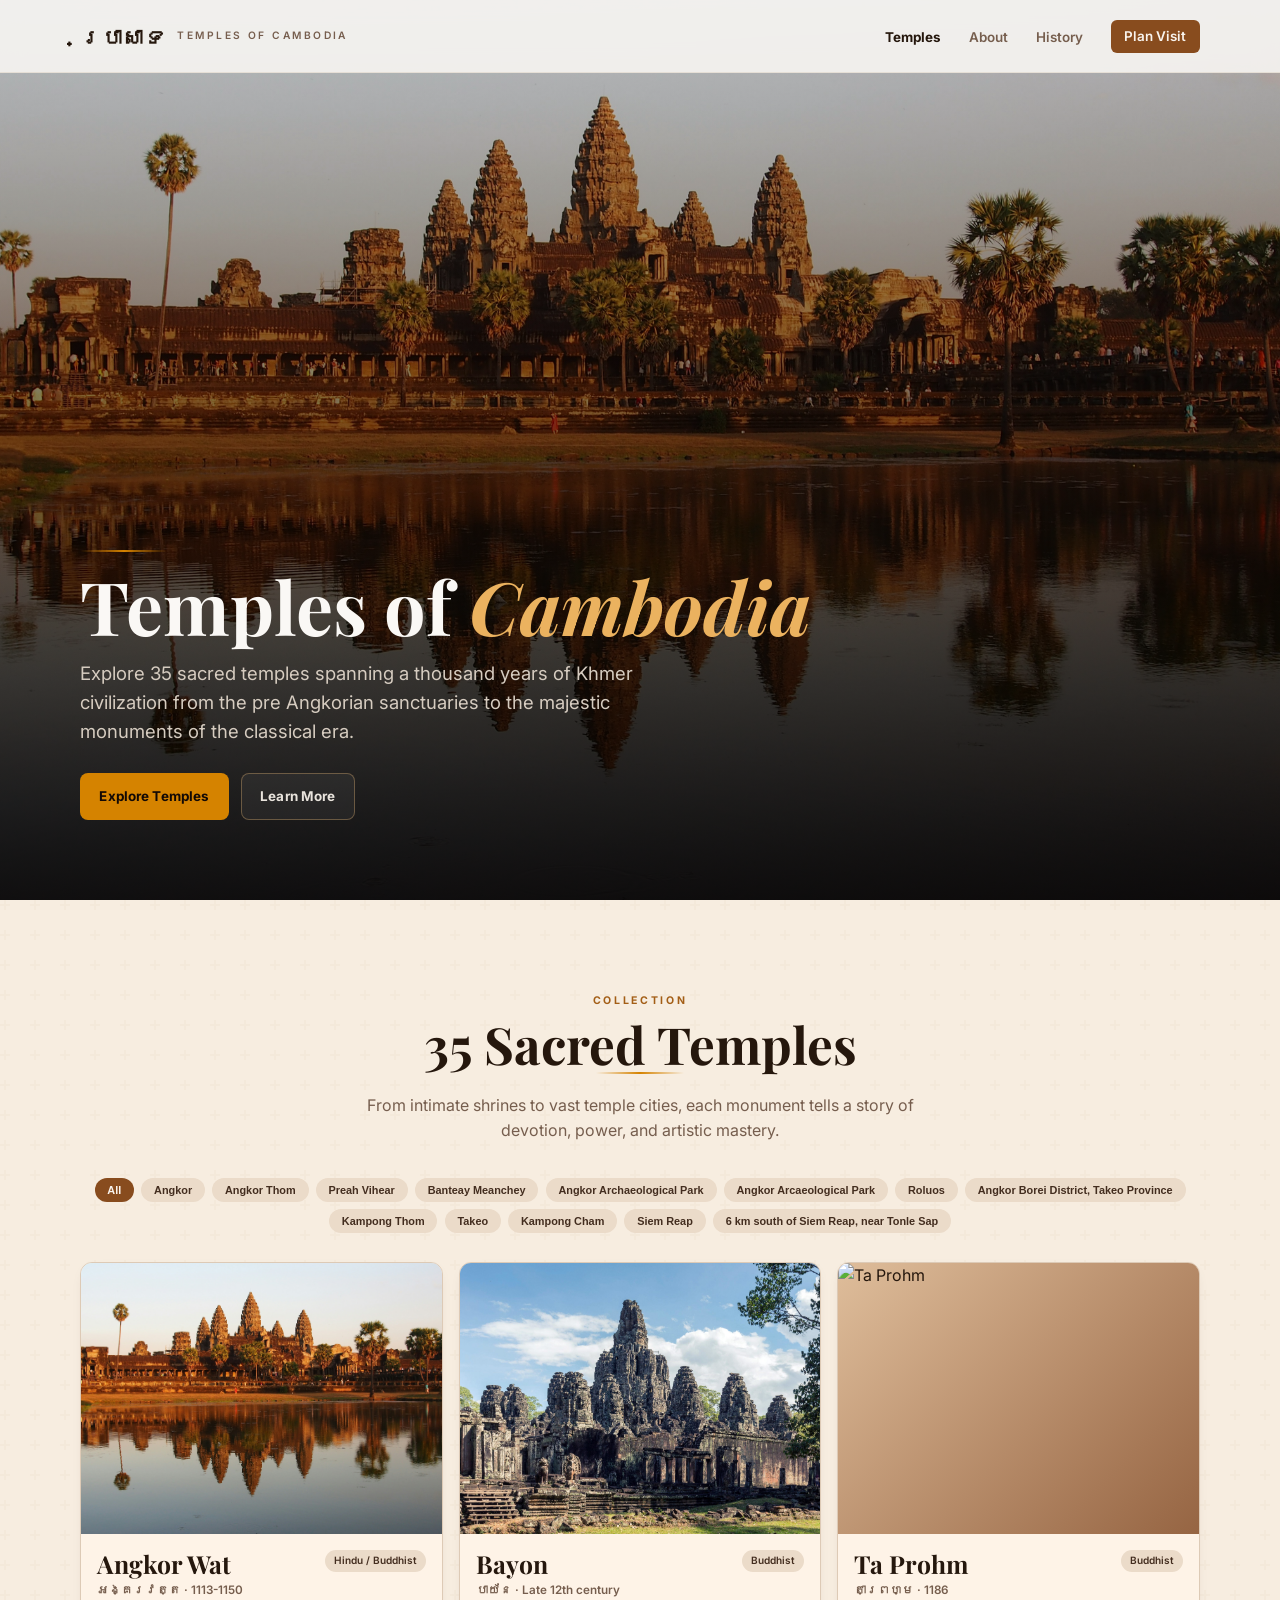
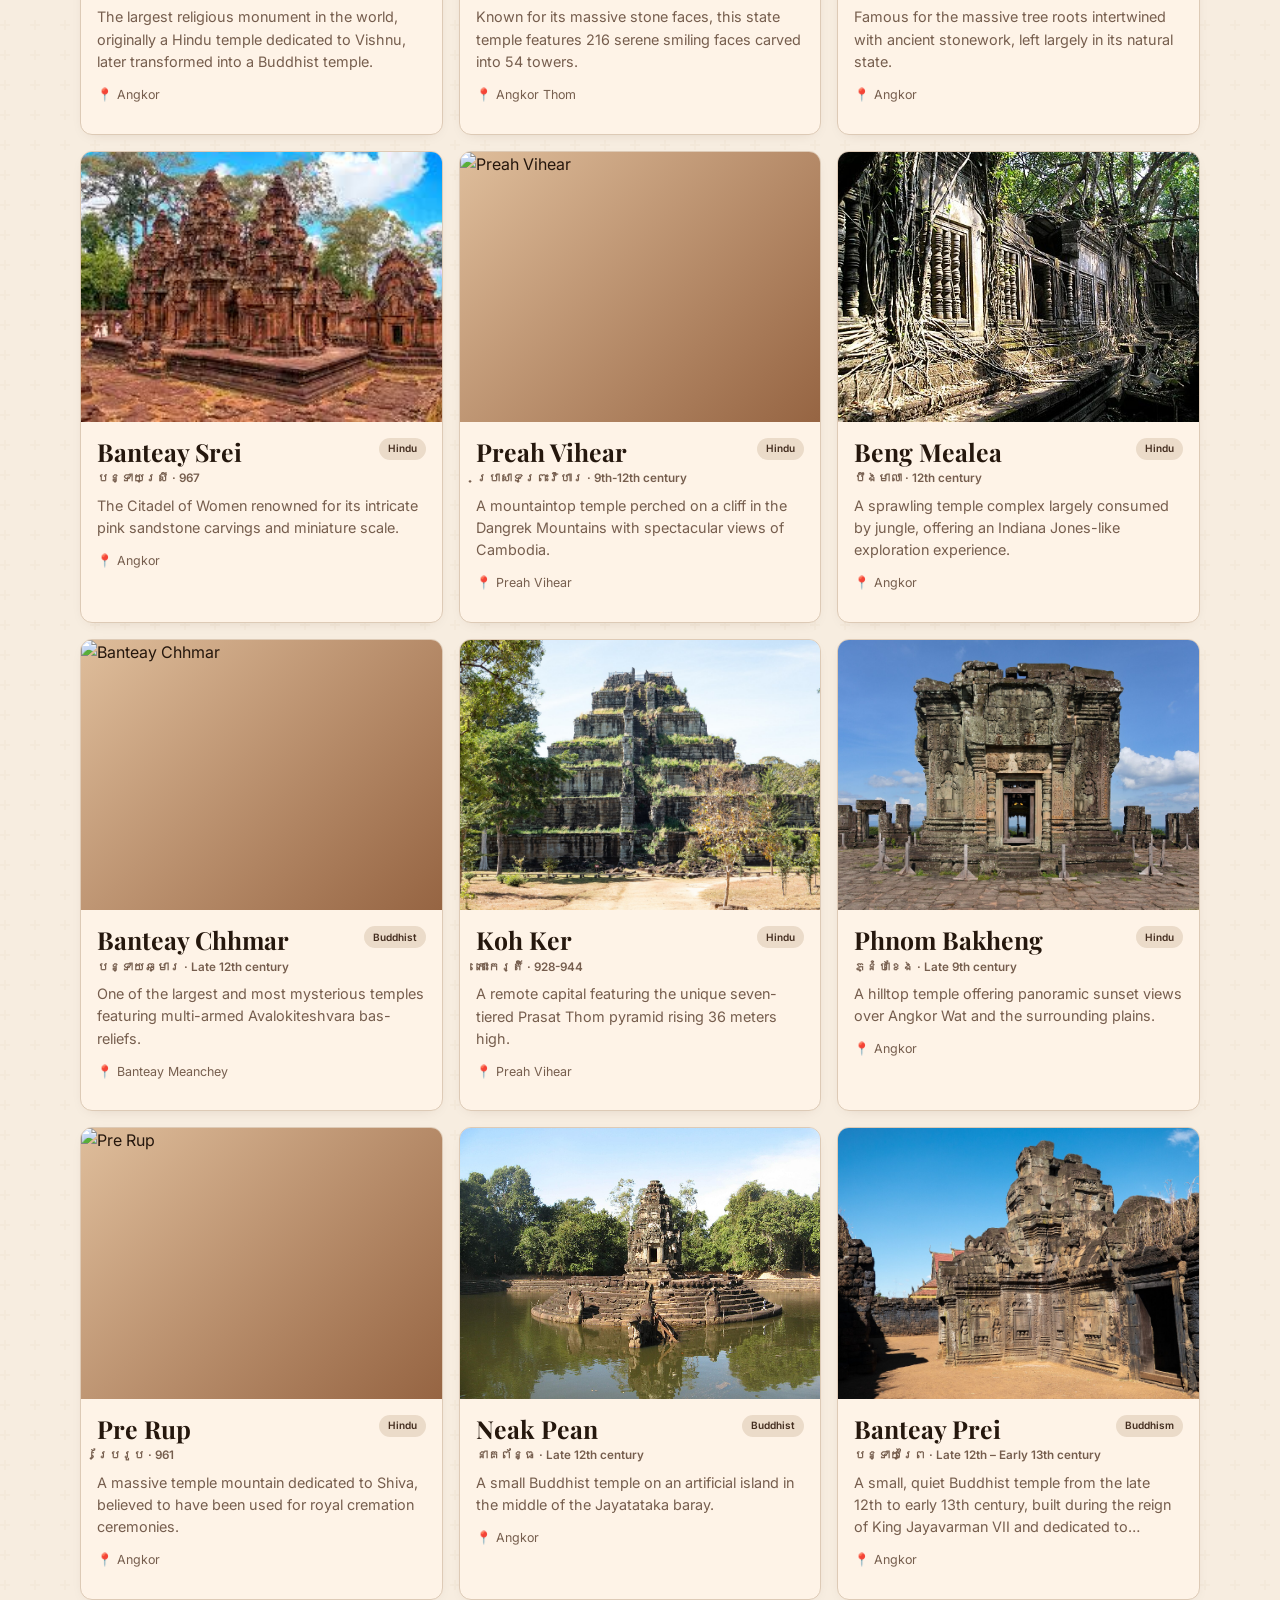
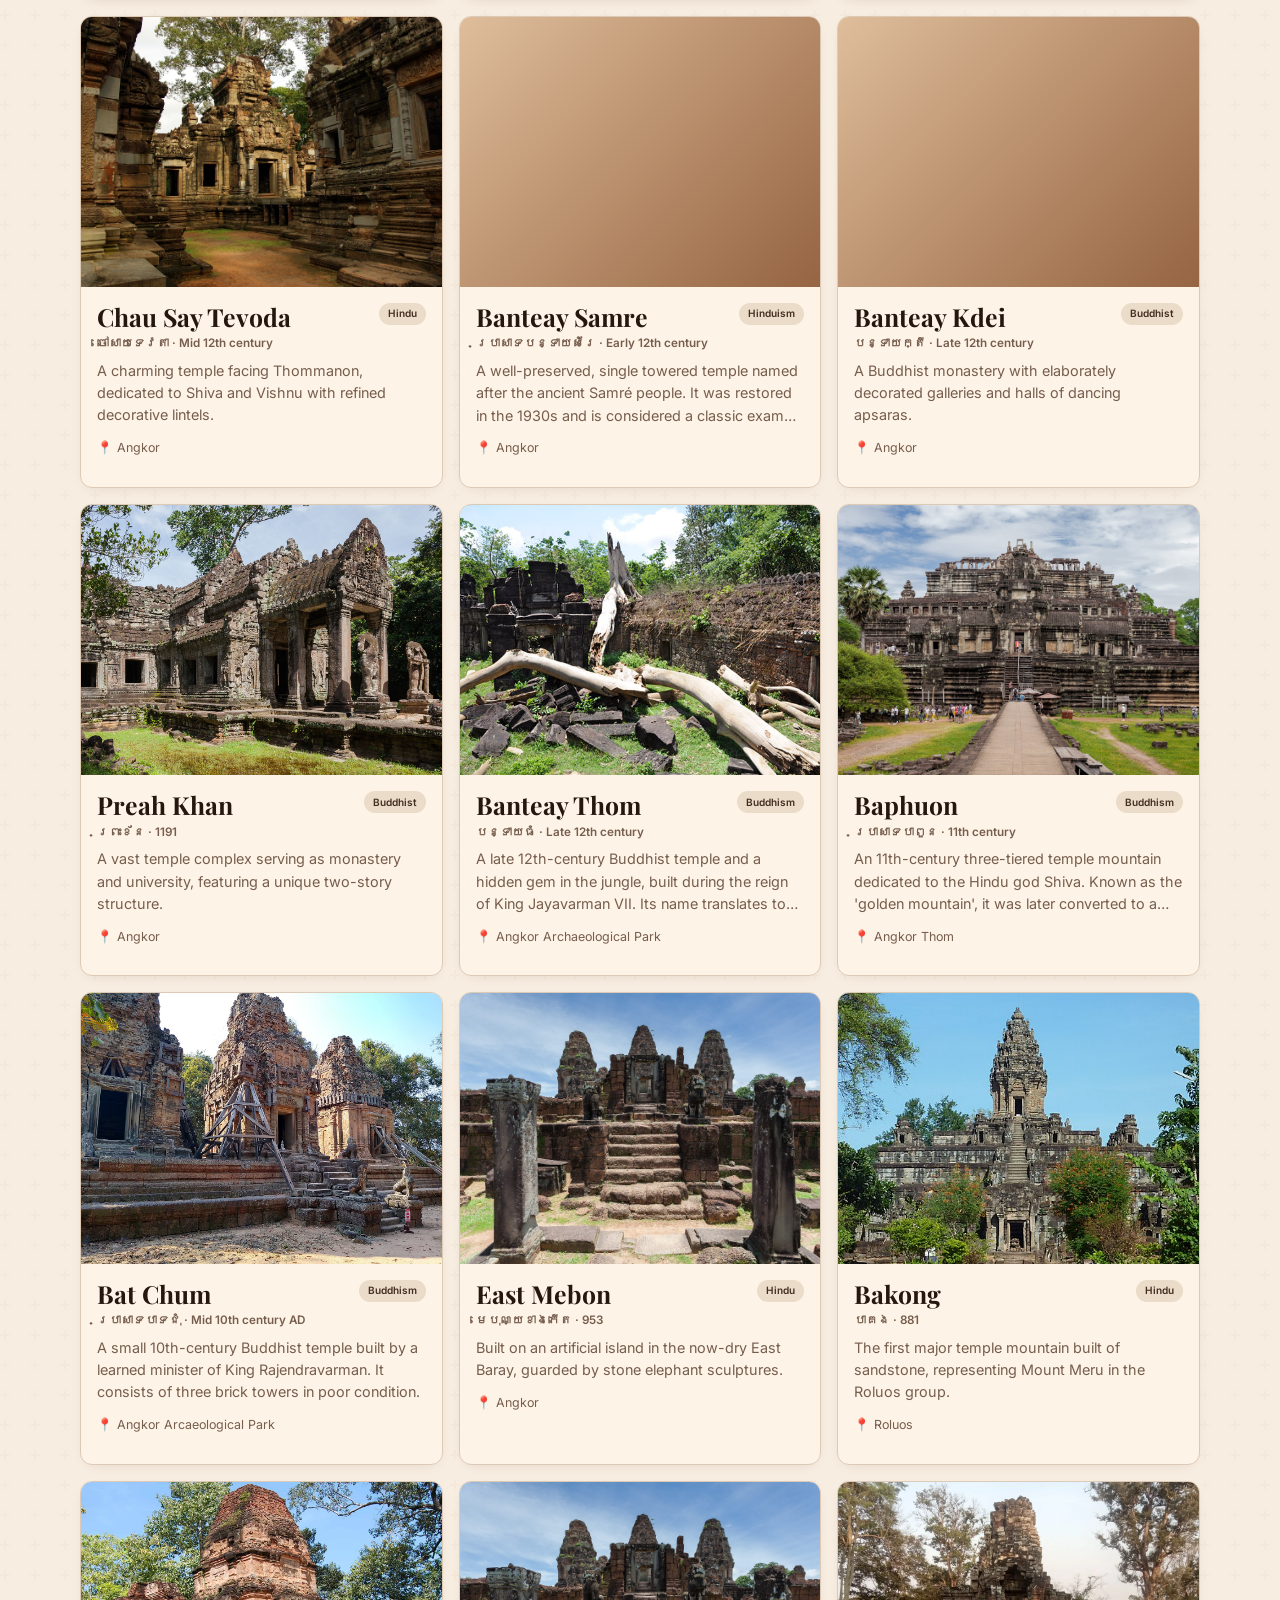
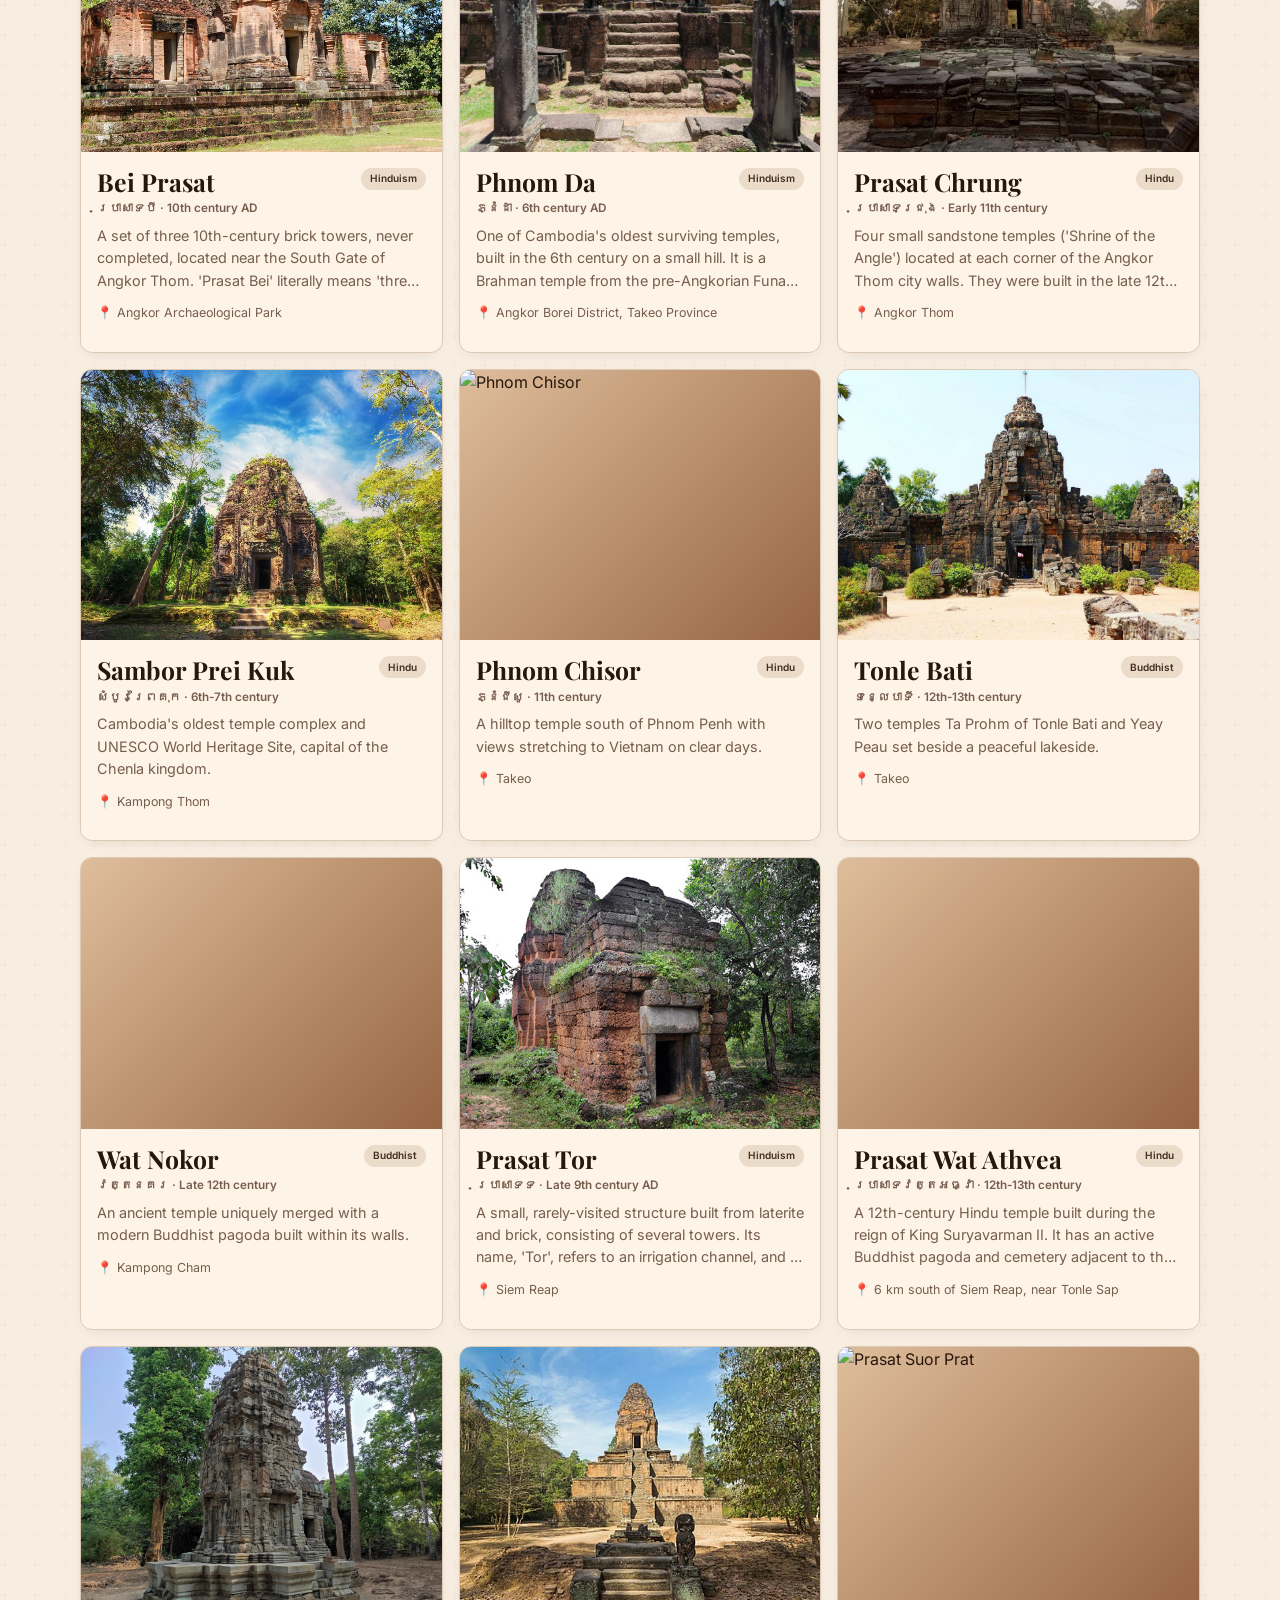
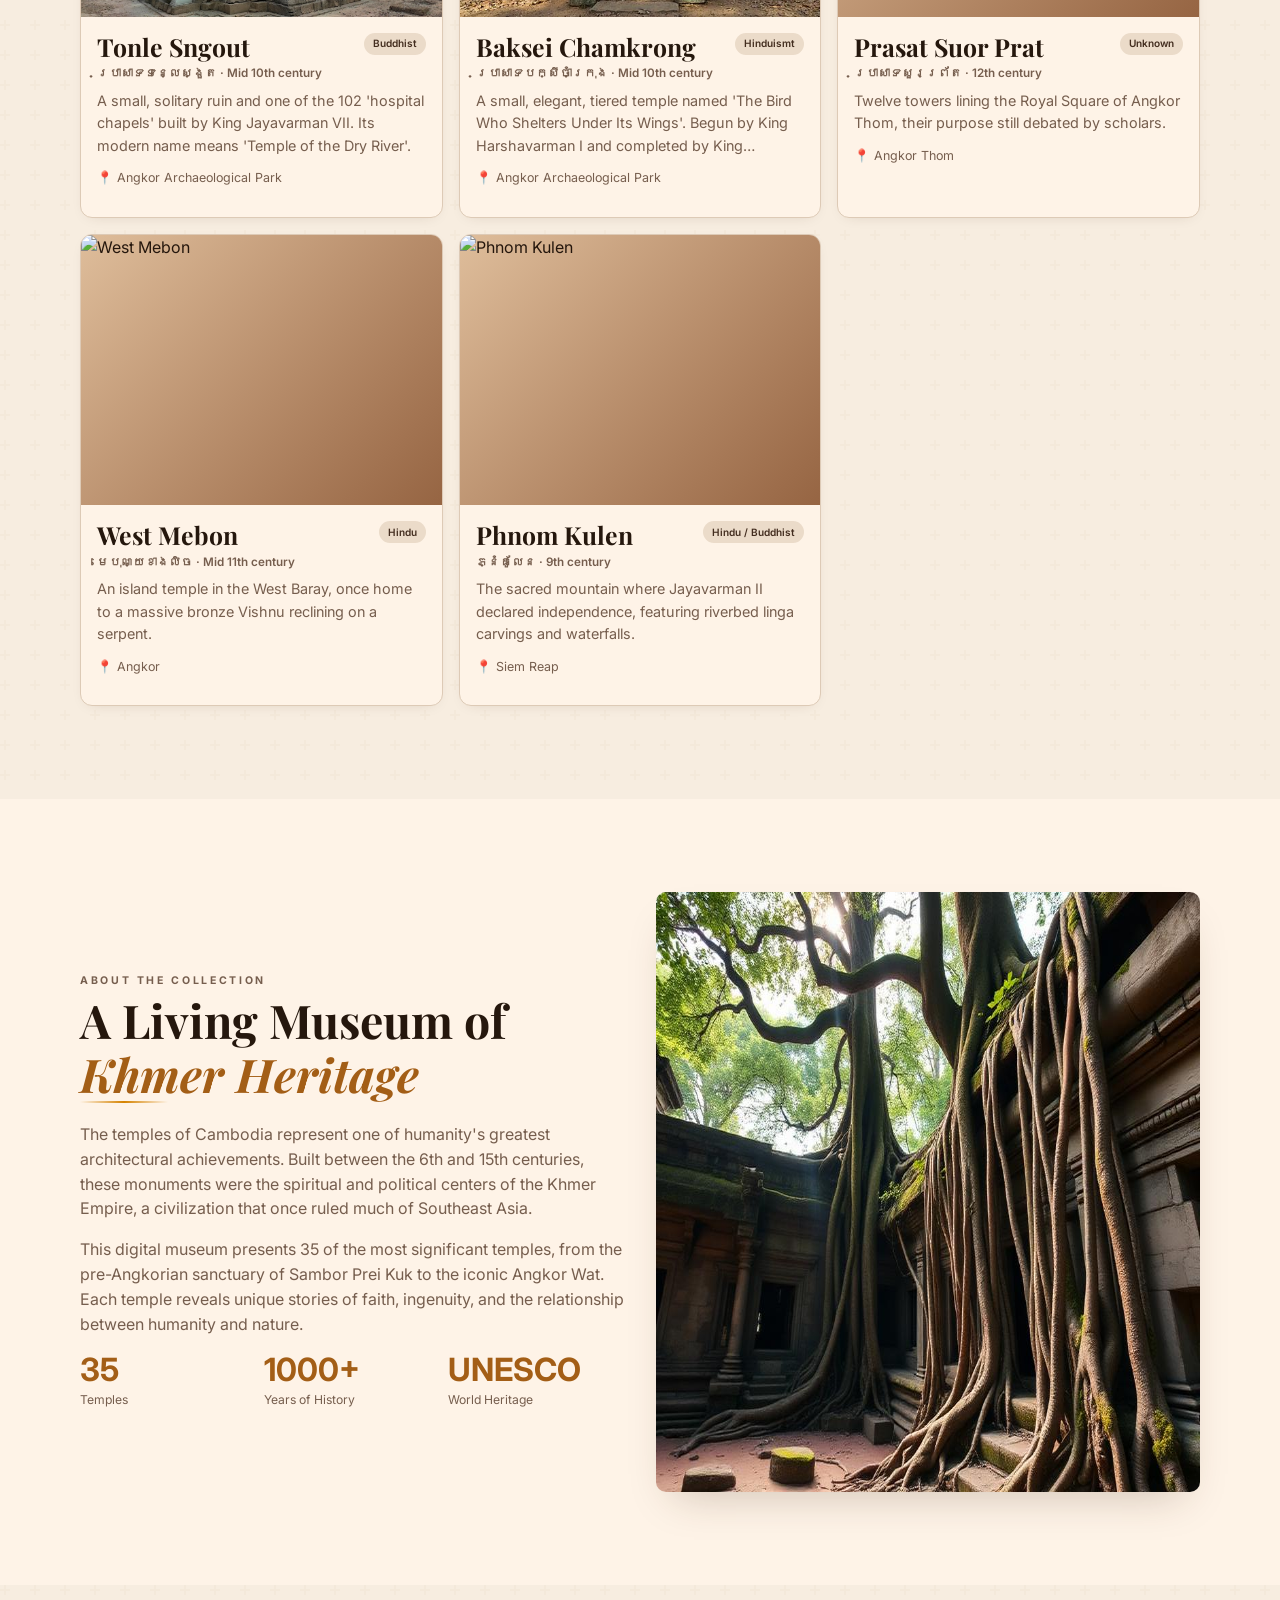
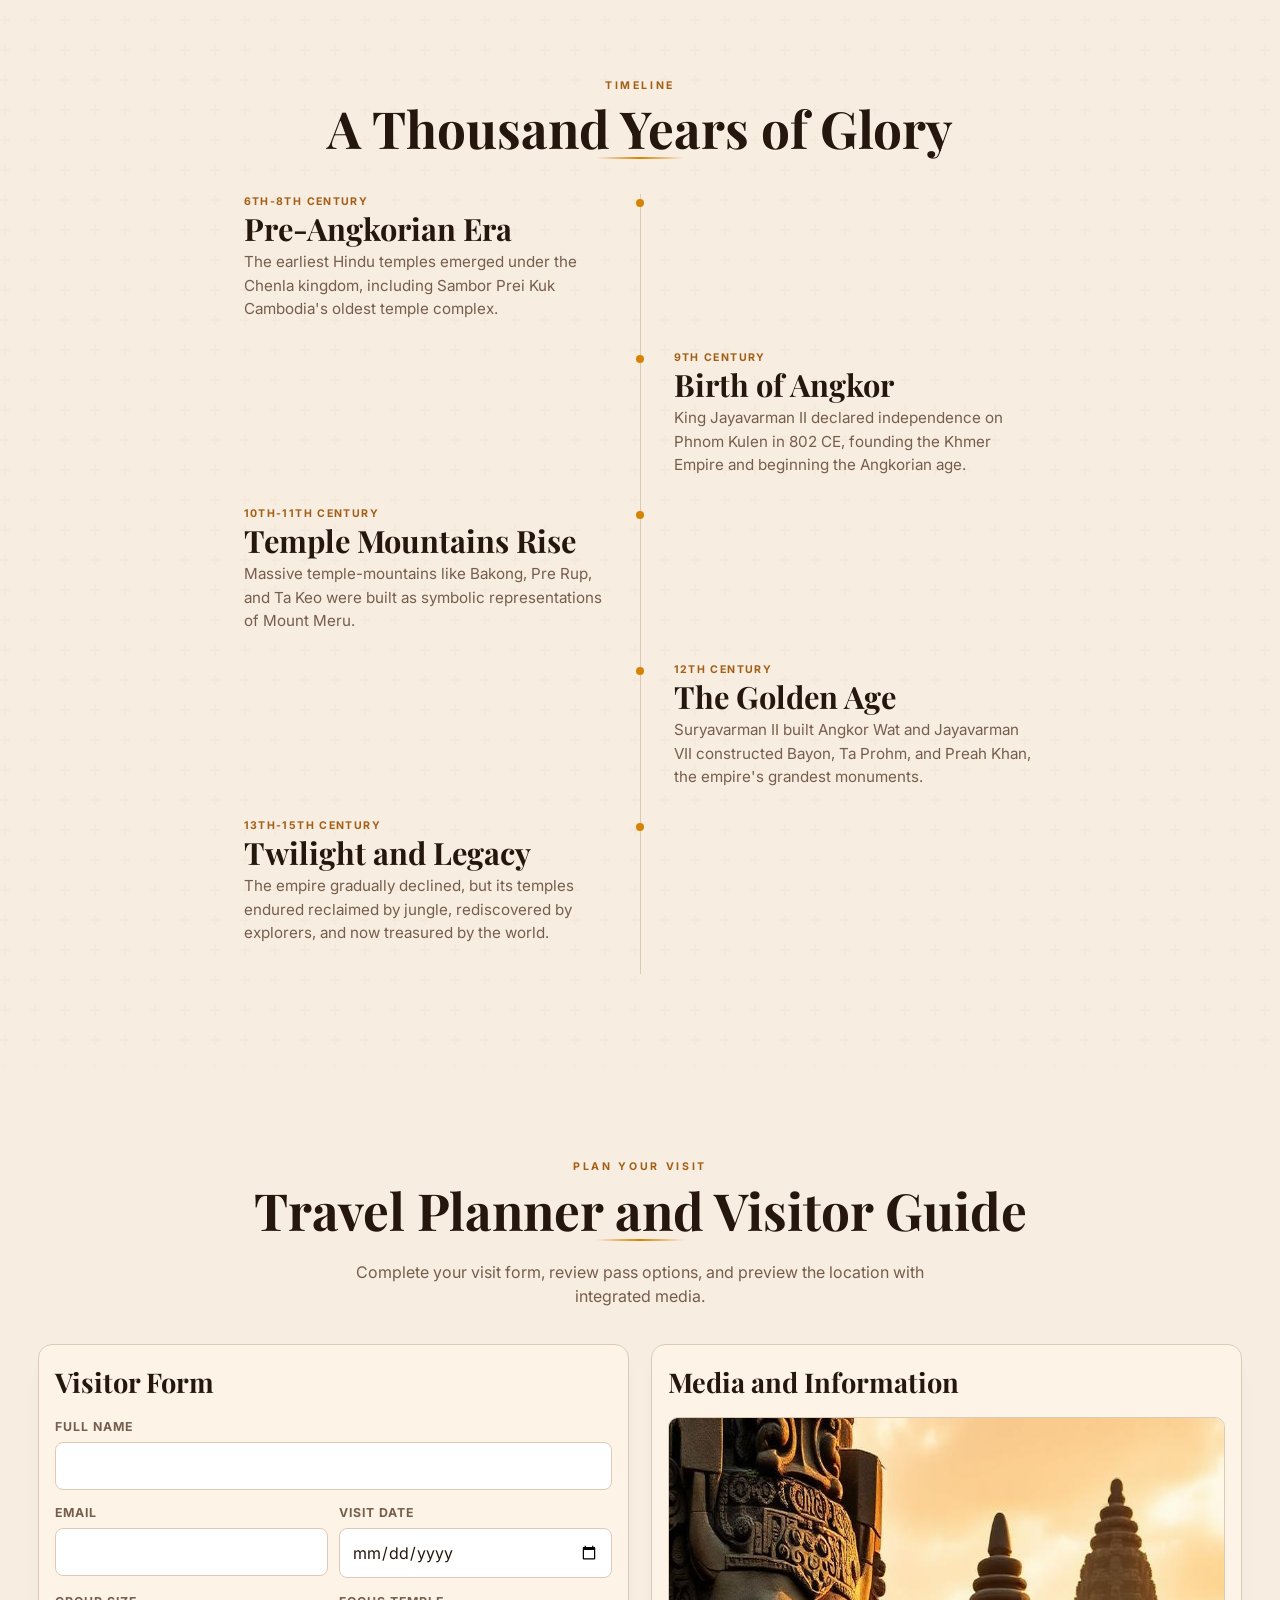
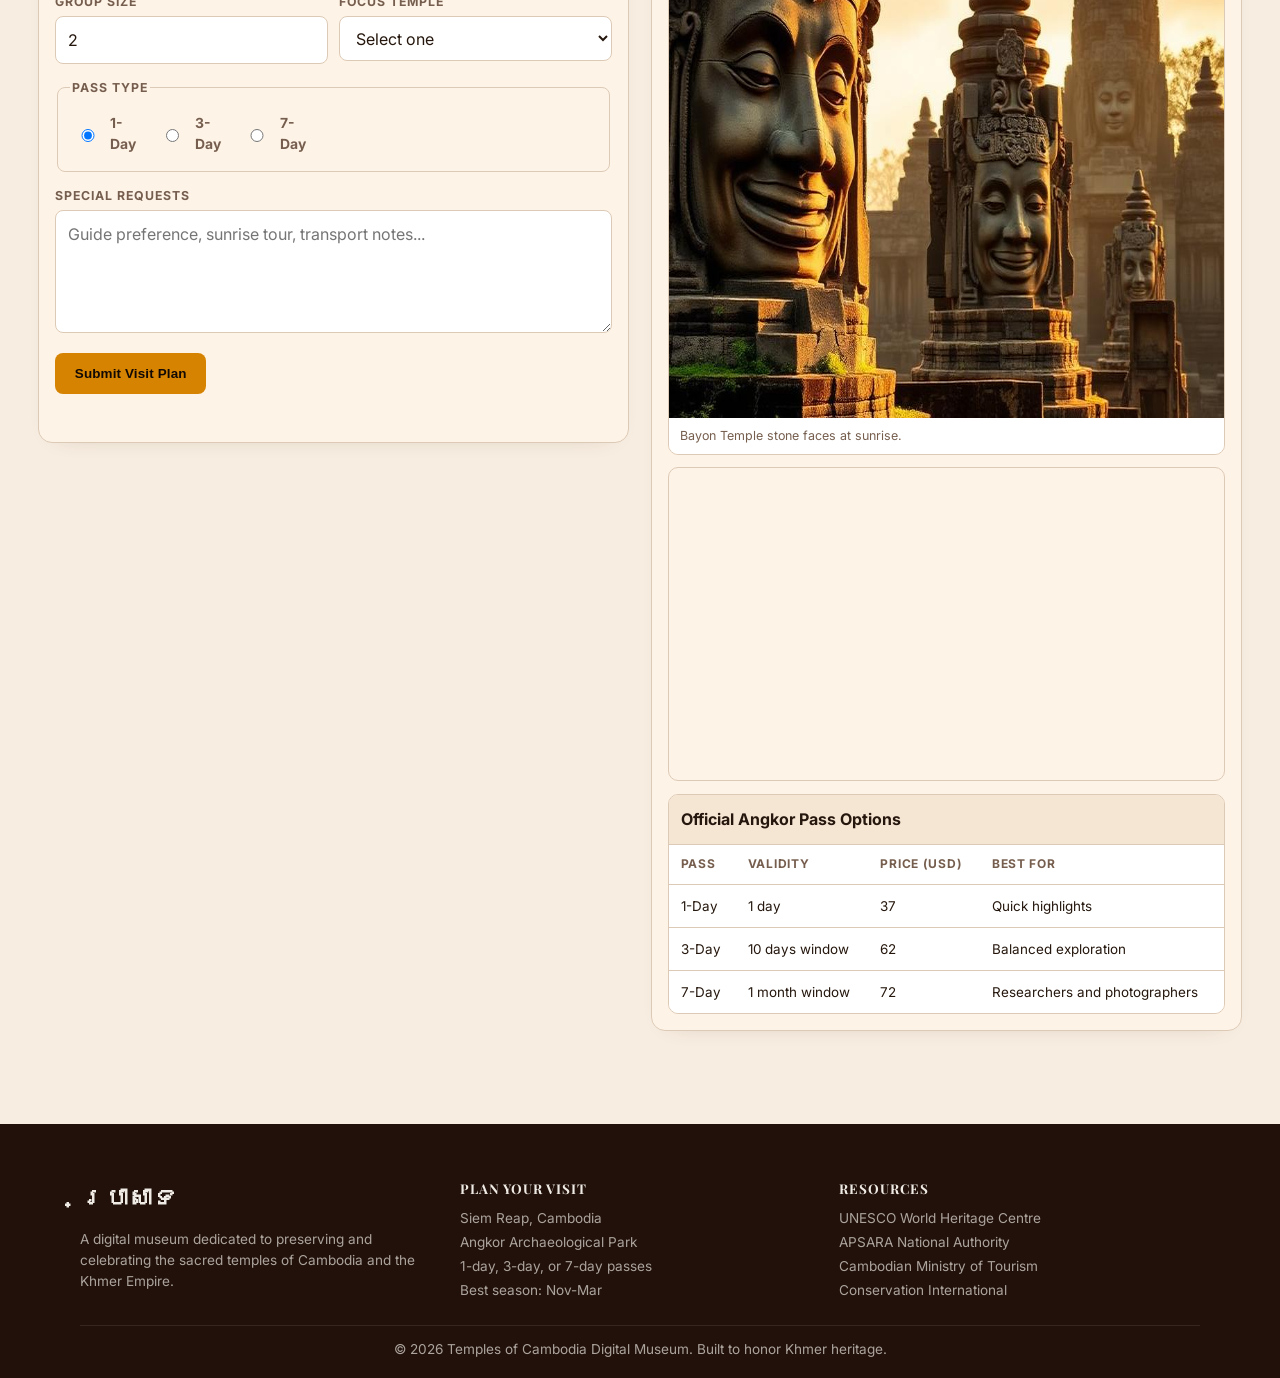
==== commit 089e8624: "Describe your changes" ====
--- a/index.html
+++ b/index.html
@@ -58,7 +58,7 @@
     <main id="main-content">
       <section class="hero" aria-labelledby="heroTitle">
         <img
-          src="./assets/hero-temple.jpg"
+          src="./image/Photo for Prasat web/angkorwat.jpg"
           alt="Angkor Wat at golden hour"
           width="1920"
           height="1080"
@@ -72,7 +72,7 @@
           <h1 id="heroTitle">Temples of <span>Cambodia</span></h1>
           <p>
             Explore 35 sacred temples spanning a thousand years of Khmer
-            civilization from the pre-Angkorian sanctuaries to the majestic
+            civilization from the pre Angkorian sanctuaries to the majestic
             monuments of the classical era.
           </p>
           <div class="hero-actions">
--- a/styles.css
+++ b/styles.css
@@ -149,11 +149,6 @@
   font-weight: 700;
 }
 
-.nav-links a.active {
-  color: var(--fg);
-  font-weight: 700;
-}
-
 .visit-pill {
   background: oklch(0.48 0.1 55);
   color: oklch(0.97 0.01 75) !important;
@@ -164,11 +159,6 @@
 .visit-pill:hover,
 .visit-pill:focus-visible {
   background: oklch(0.44 0.1 55);
-}
-
-.visit-pill.active {
-  color: oklch(0.97 0.01 75) !important;
-  box-shadow: inset 0 0 0 1px oklch(1 0 0 / 0.25);
 }
 
 .menu-toggle {
@@ -219,11 +209,6 @@
   background: oklch(1 0 0 / 0.45);
 }
 
-.mobile-menu a.active {
-  color: var(--fg);
-  background: oklch(1 0 0 / 0.45);
-}
-
 .hero {
   position: relative;
   min-height: 100vh;
@@ -294,60 +279,6 @@
   display: flex;
   gap: 0.75rem;
   flex-wrap: wrap;
-}
-
-.sub-hero {
-  position: relative;
-  min-height: 52vh;
-  display: grid;
-  align-items: end;
-  padding: 7rem 0 2.2rem;
-  background-position: center;
-  background-size: cover;
-}
-
-.sub-hero-overlay {
-  position: absolute;
-  inset: 0;
-  background: linear-gradient(
-    to bottom,
-    oklch(0.15 0.02 50 / 0.3) 0%,
-    oklch(0.1 0.02 50 / 0.7) 100%
-  );
-}
-
-.sub-hero-content {
-  position: relative;
-  z-index: 1;
-  color: oklch(0.98 0.005 80);
-}
-
-.sub-hero-content h1 {
-  margin: 0.35rem 0 0;
-  font-size: clamp(2rem, 5vw, 3.6rem);
-  line-height: 1.05;
-}
-
-.sub-hero-content p {
-  margin: 0.8rem 0 0;
-  max-width: 64ch;
-  color: oklch(0.88 0.02 75);
-}
-
-.temples-hero {
-  background-image: url("./assets/hero-temple.jpg");
-}
-
-.about-hero {
-  background-image: url("./assets/temple-taprohm.jpg");
-}
-
-.history-hero {
-  background-image: url("./assets/temple-bayon.jpg");
-}
-
-.visit-hero {
-  background-image: url("./assets/temple-banteaysrei.jpg");
 }
 
 .btn {
@@ -1061,10 +992,6 @@
     min-height: 82vh;
   }
 
-  .sub-hero {
-    min-height: 42vh;
-  }
-
   .hero-content {
     padding-bottom: 2.1rem;
   }
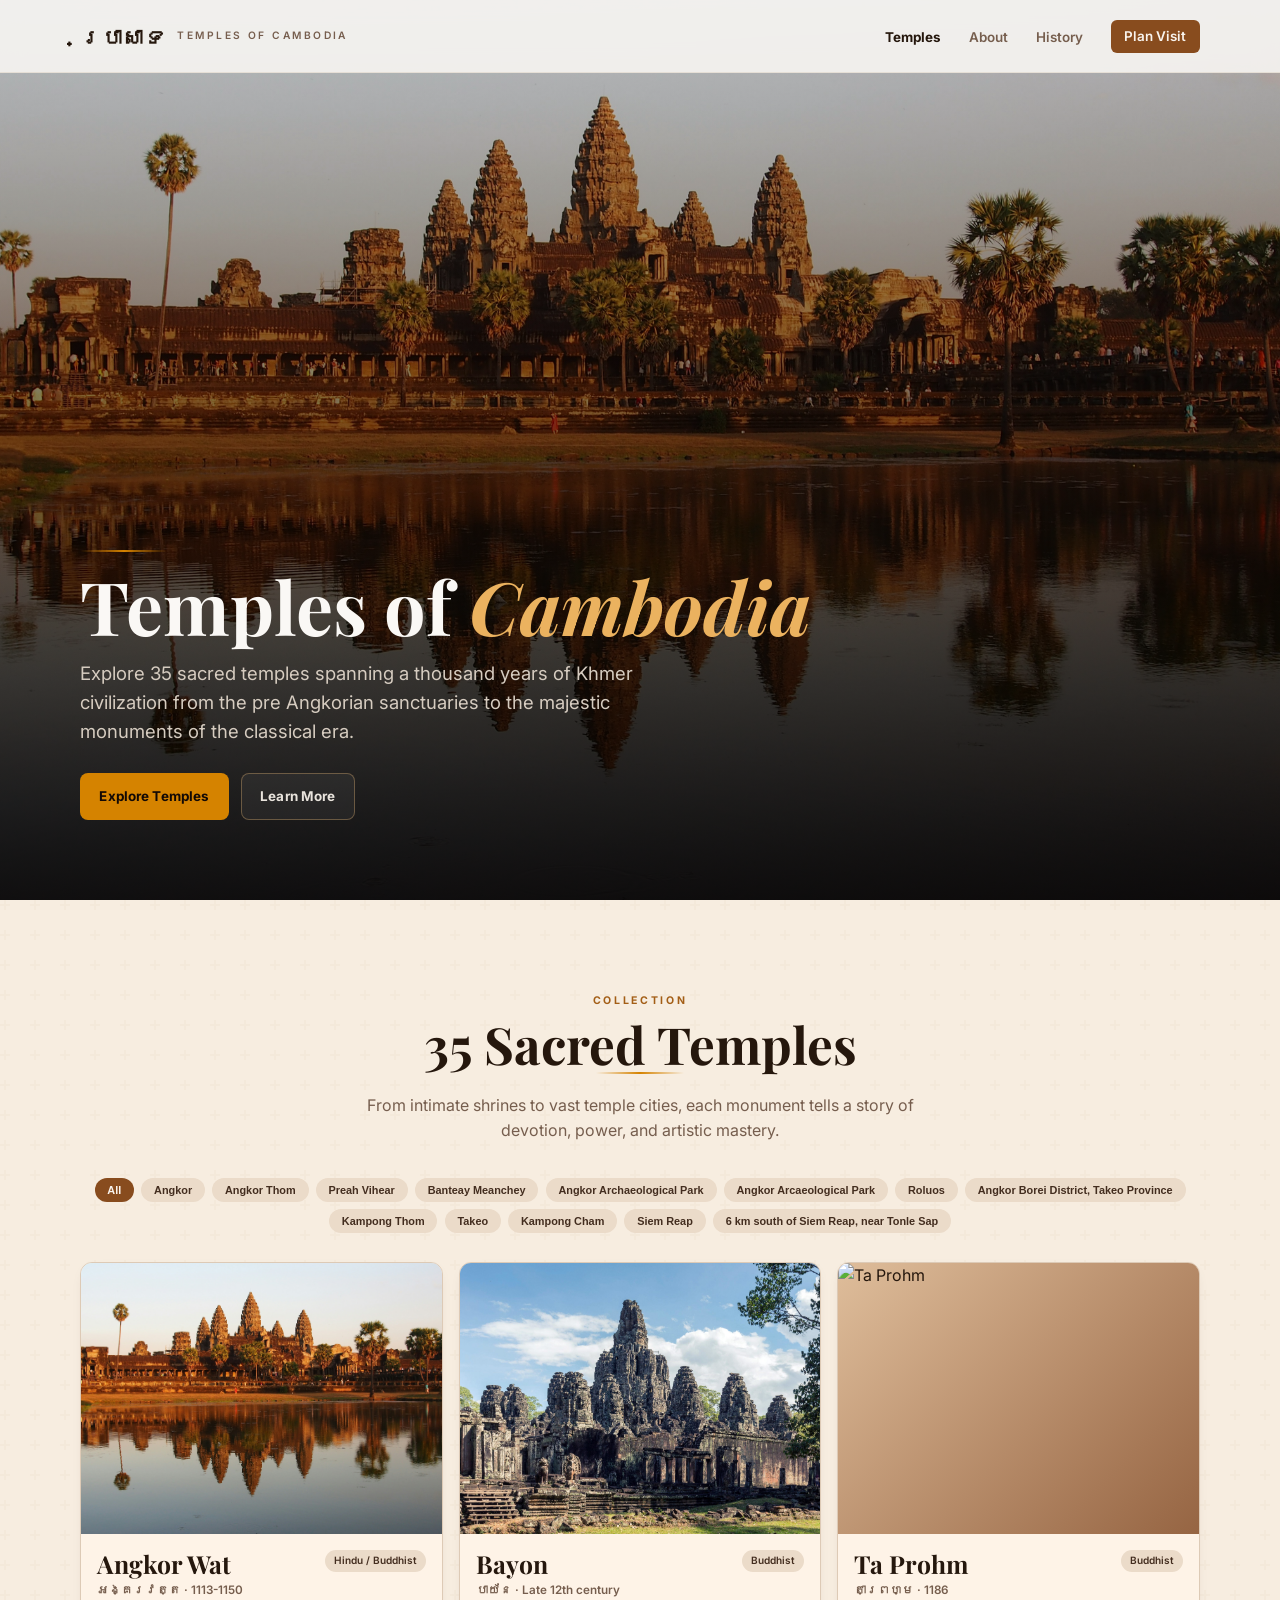
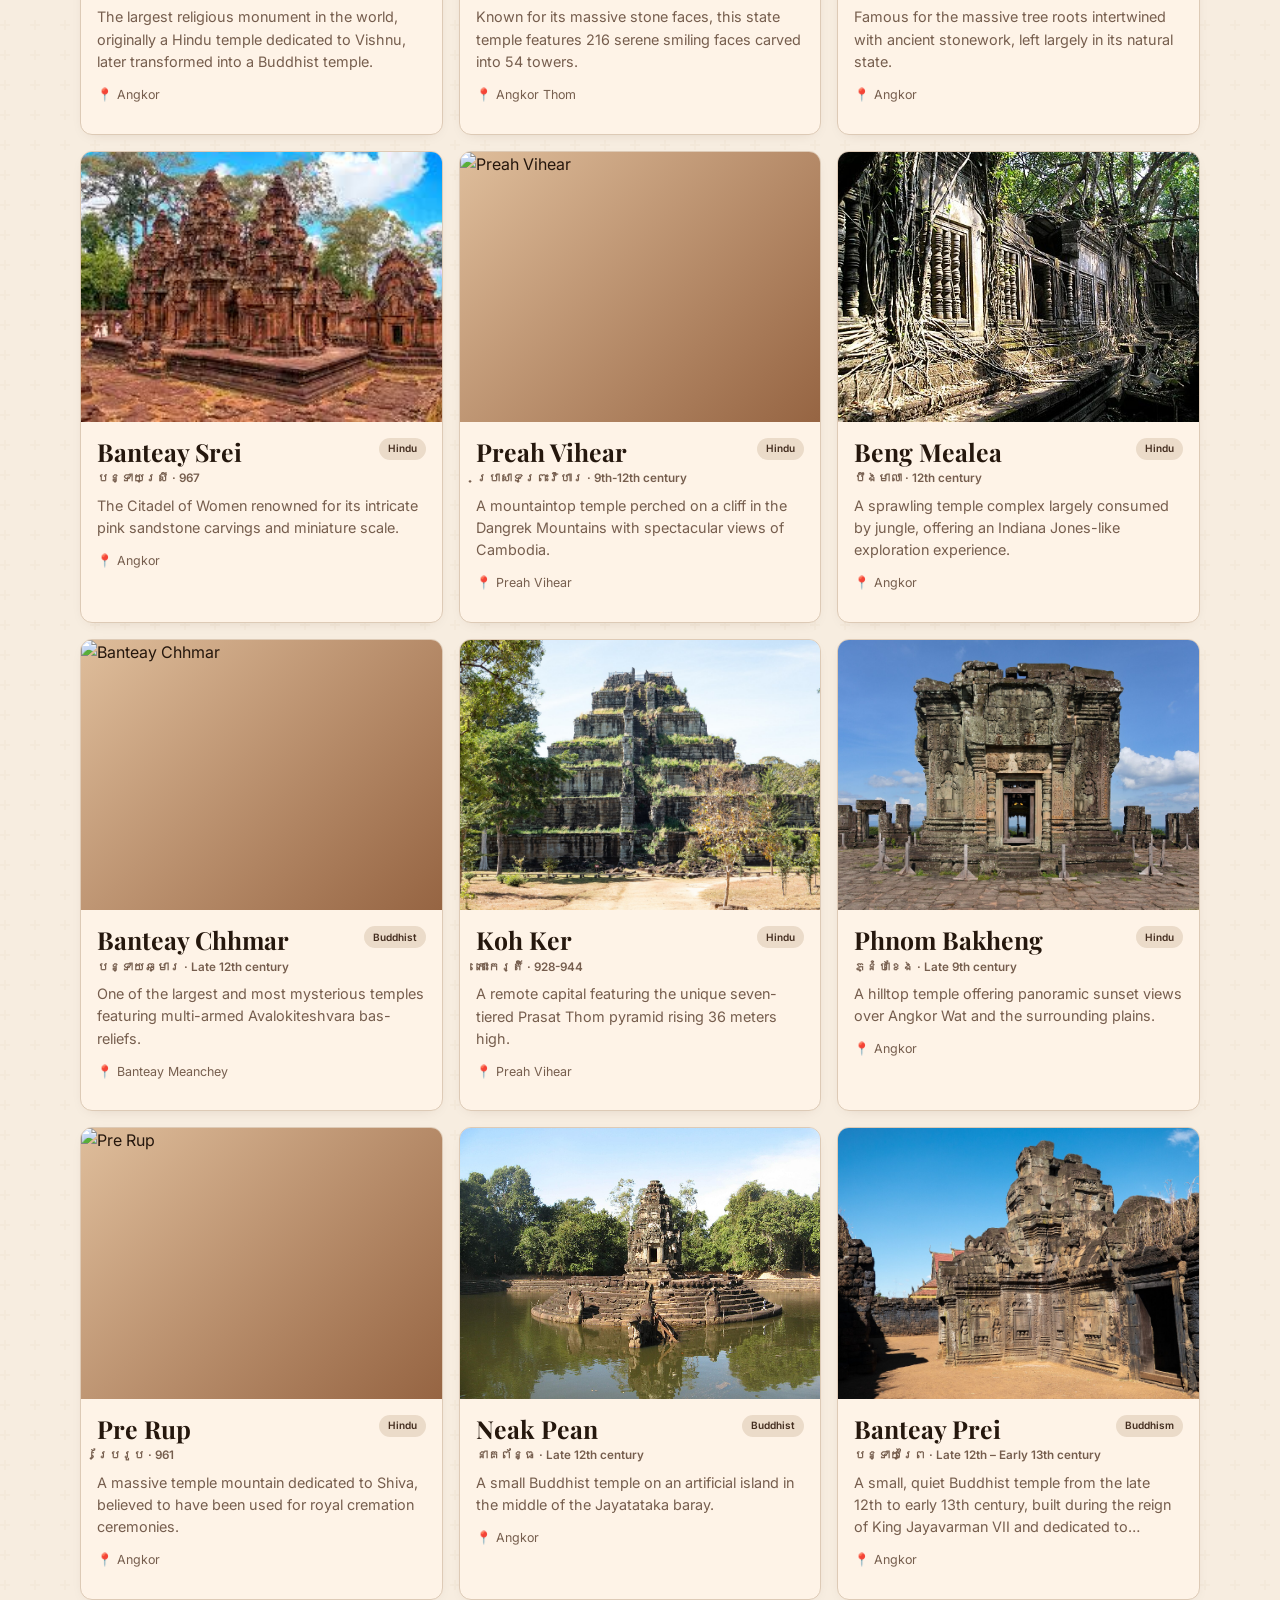
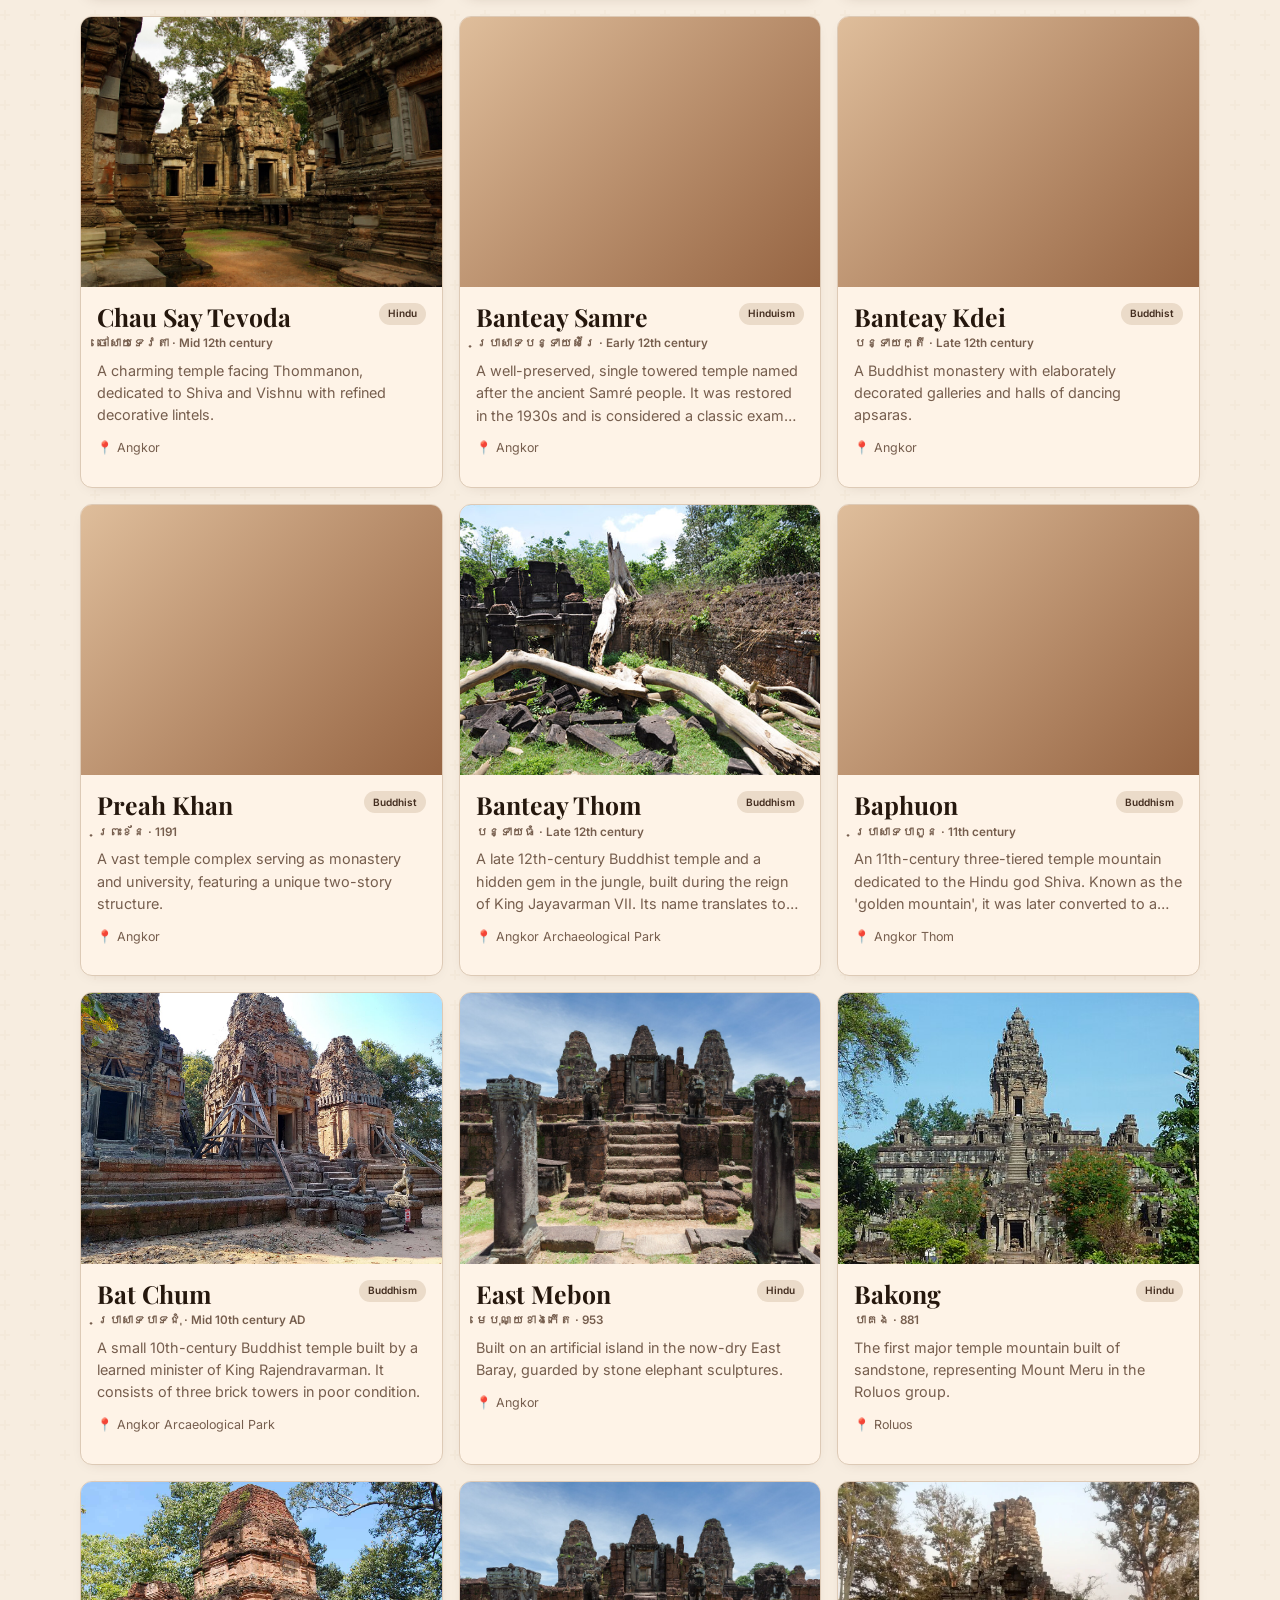
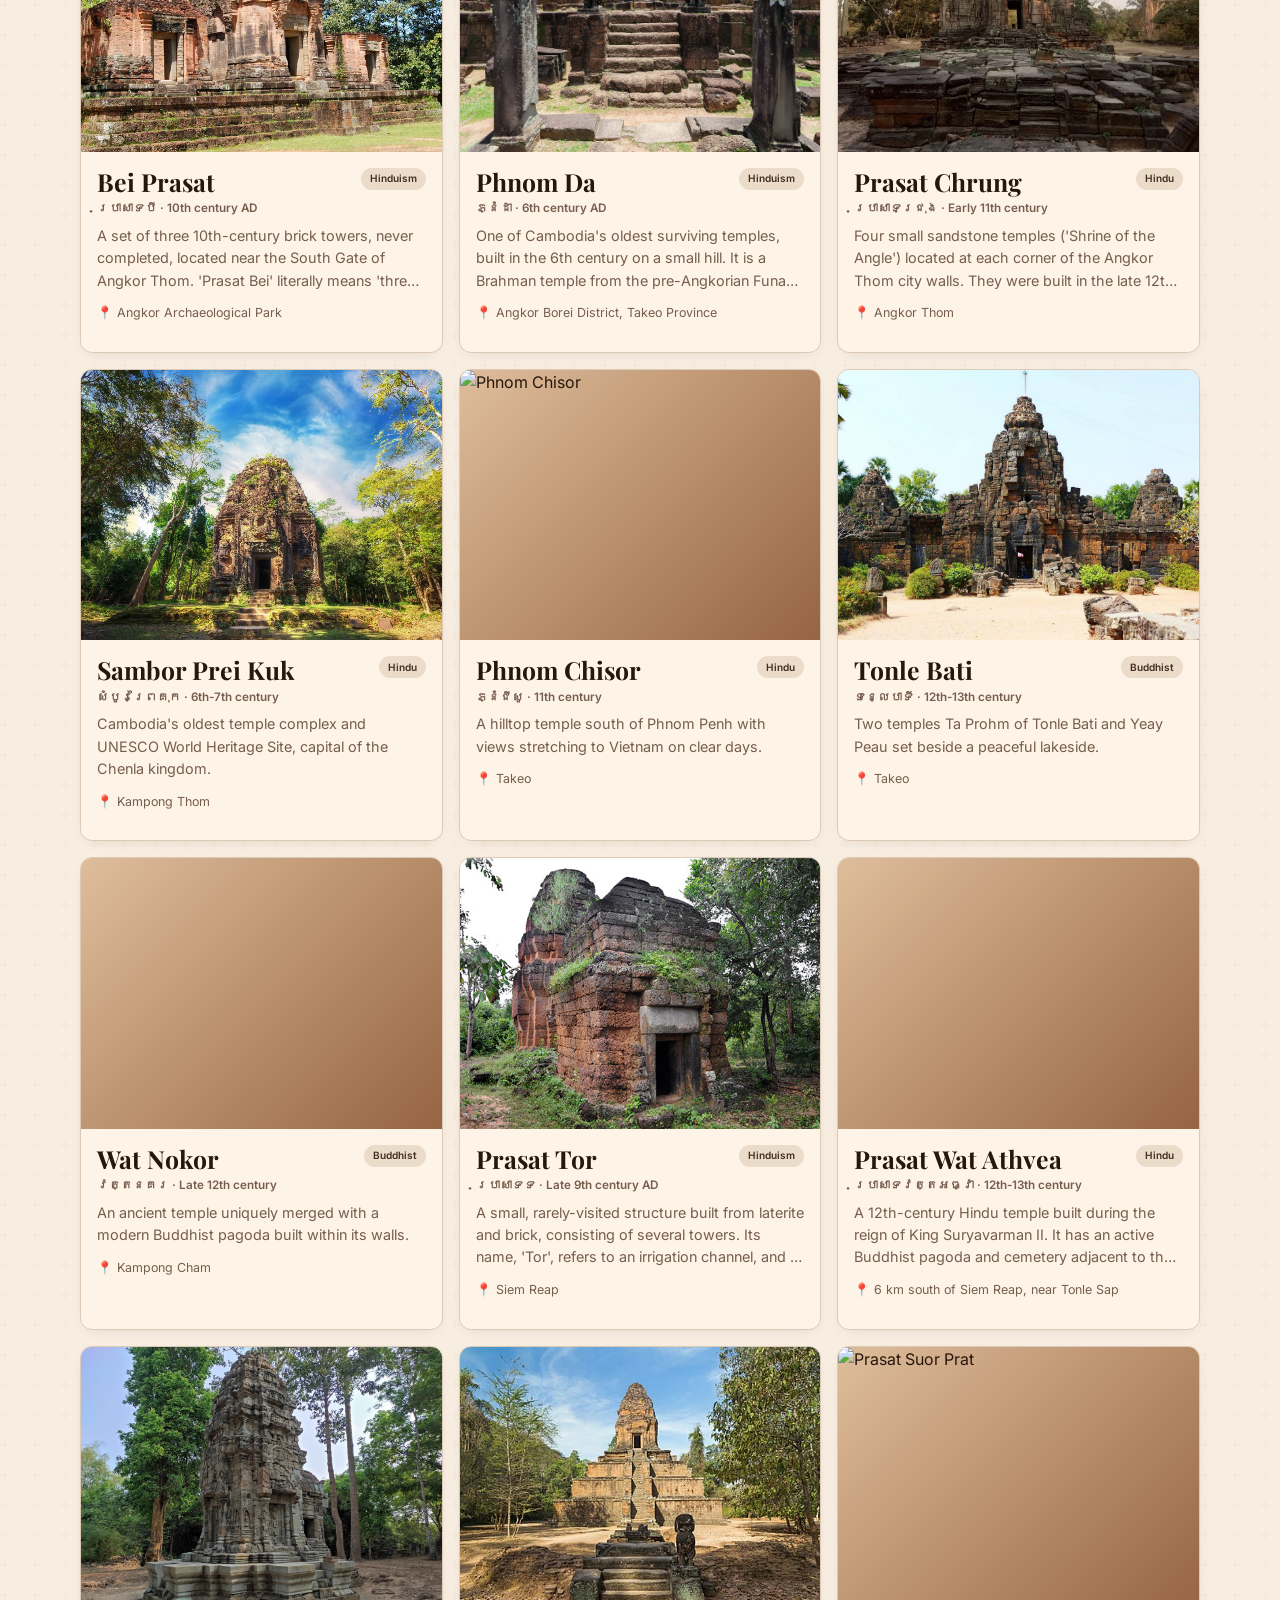
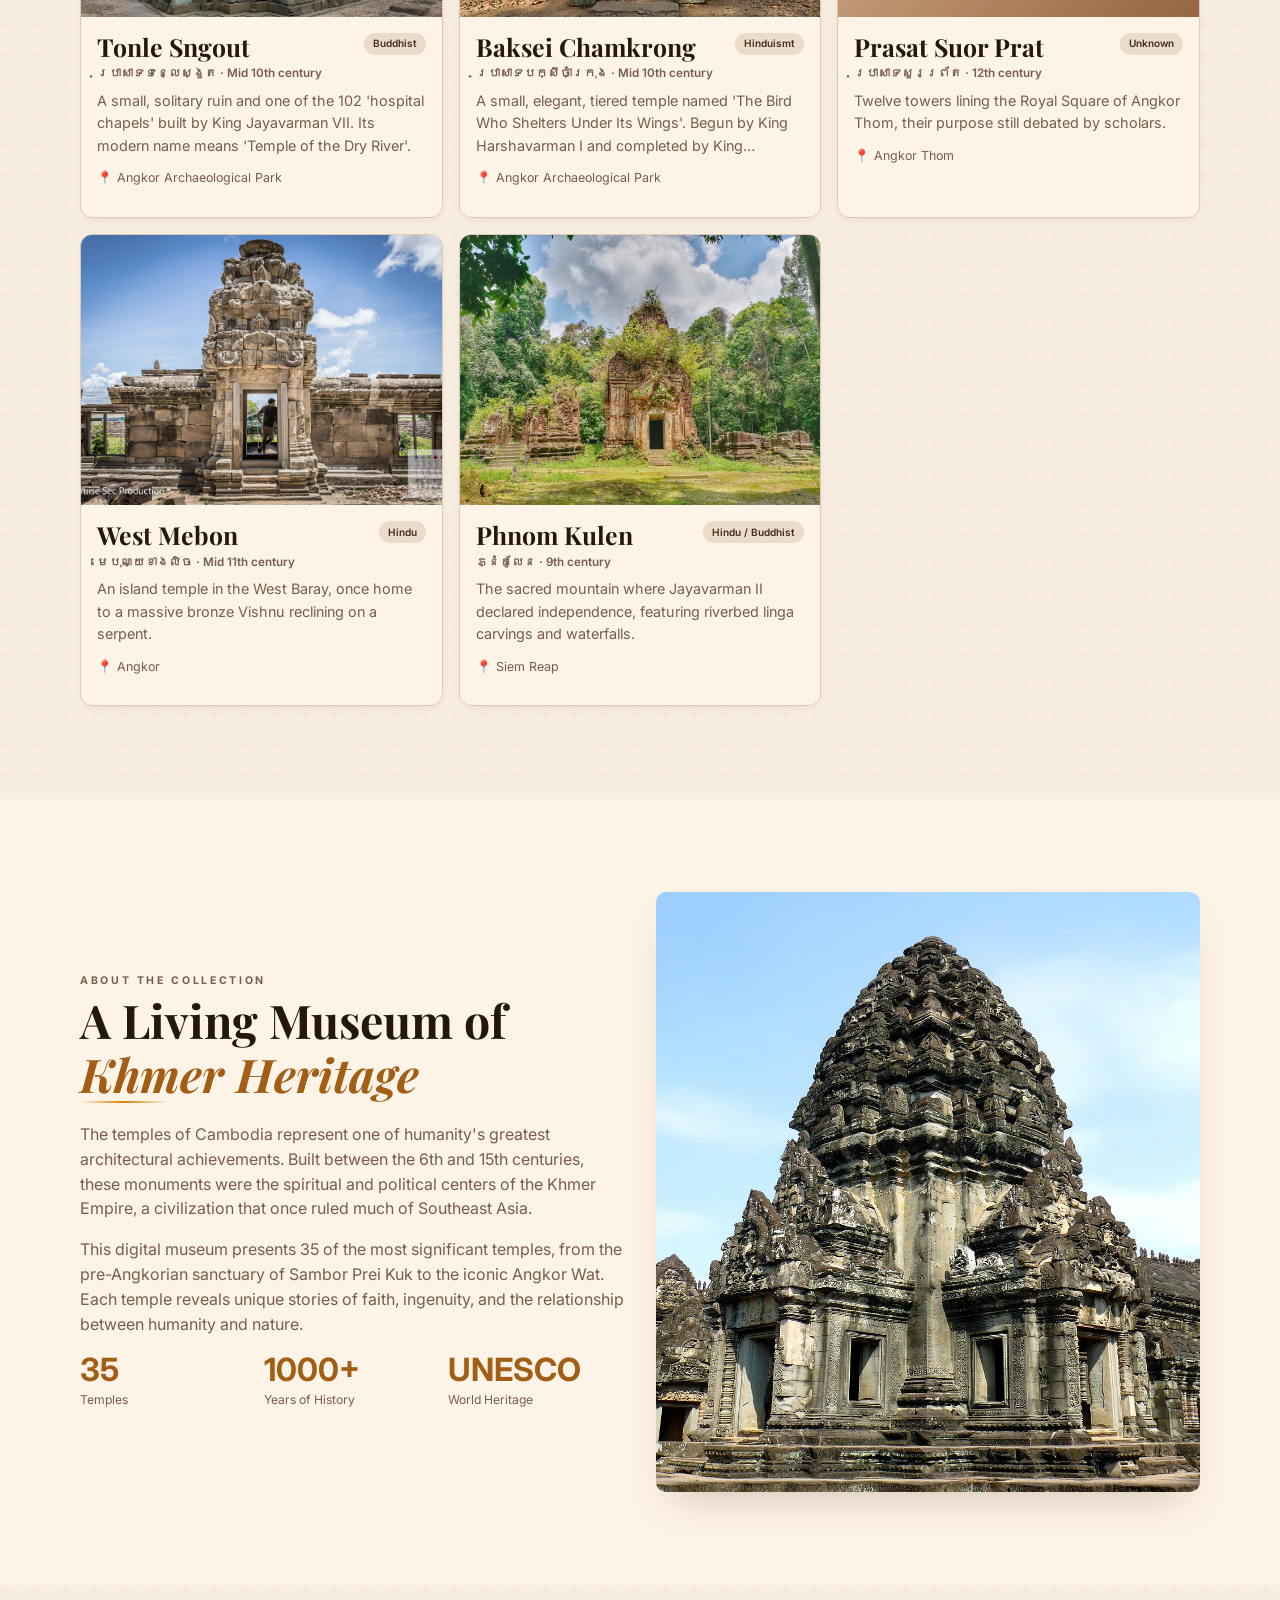
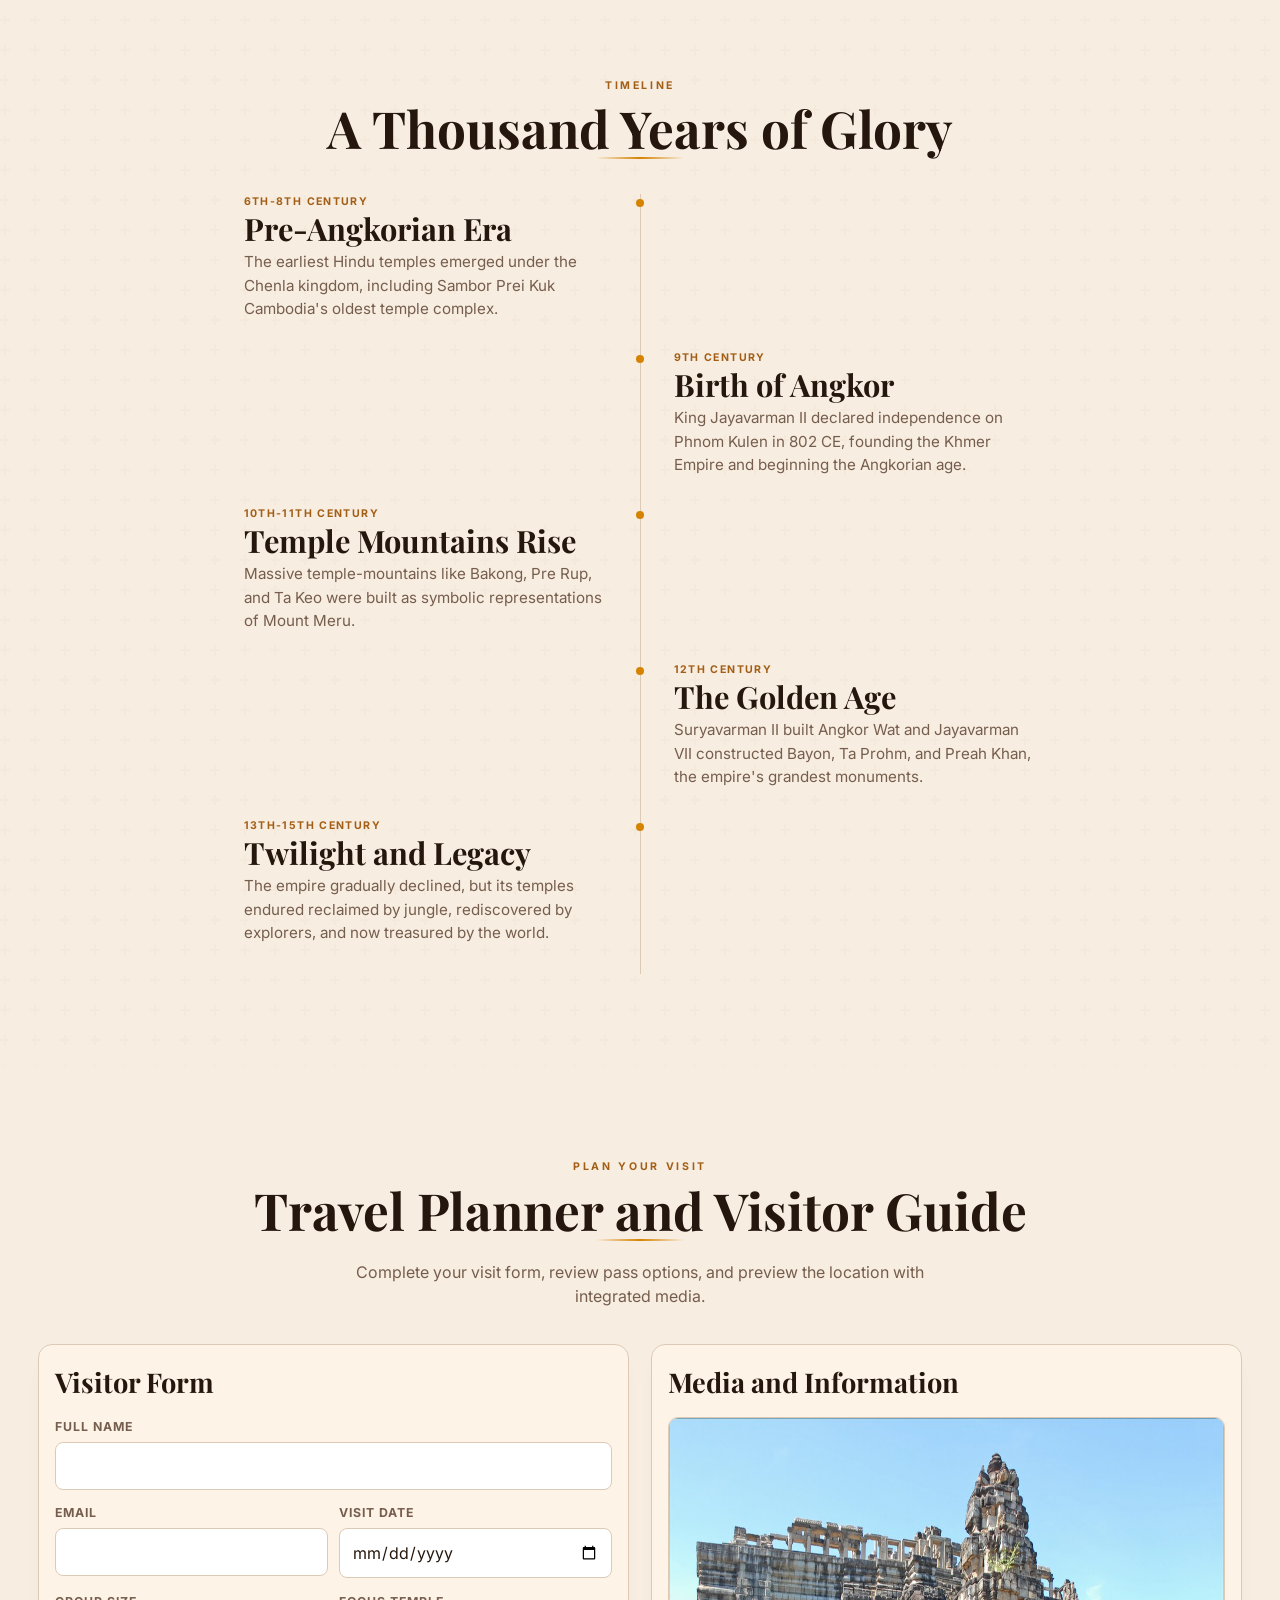
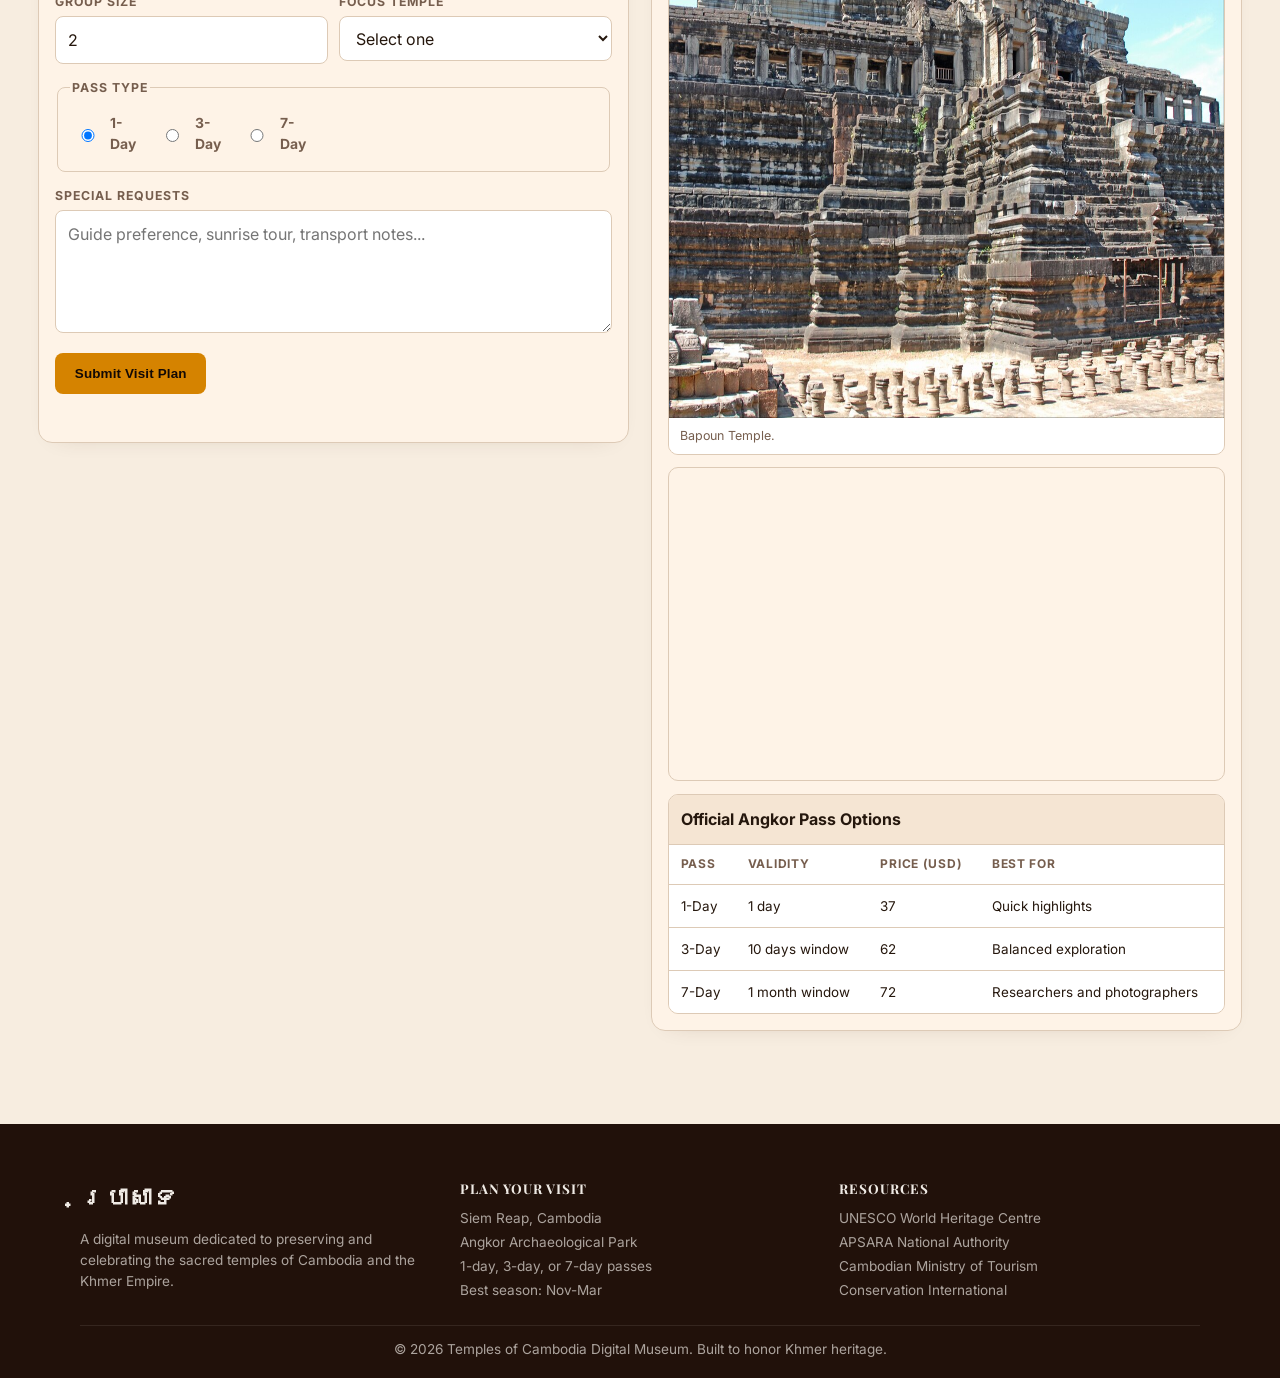
==== commit 5387c9bc: "Update image, Location link, and hero image" ====
--- a/index.html
+++ b/index.html
@@ -137,8 +137,8 @@
 
           <figure class="about-media reveal">
             <img
-              src="./assets/temple-taprohm.jpg"
-              alt="Tree roots embracing Ta Prohm temple walls"
+              src="./image/Photo for Prasat web/Banteay Samre/Banteay_Samre,_Cambodia_(2212223080).jpg"
+              alt="Banteay Samre temple"
               width="800"
               height="600"
               loading="lazy"
@@ -272,14 +272,14 @@
               <h3>Media and Information</h3>
               <figure class="media-figure">
                 <img
-                  src="./assets/temple-bayon.jpg"
-                  alt="Bayon towers and smiling stone faces"
+                  src="./image/Photo for Prasat web/Bapoun Temple/bp1.jpg"
+                  alt="Bapoun Temple"
                   width="800"
                   height="600"
                   loading="lazy"
                   decoding="async"
                 />
-                <figcaption>Bayon Temple stone faces at sunrise.</figcaption>
+                <figcaption>Bapoun Temple.</figcaption>
               </figure>
 
               <div class="map-wrap" aria-label="Map preview of Angkor Wat area">
